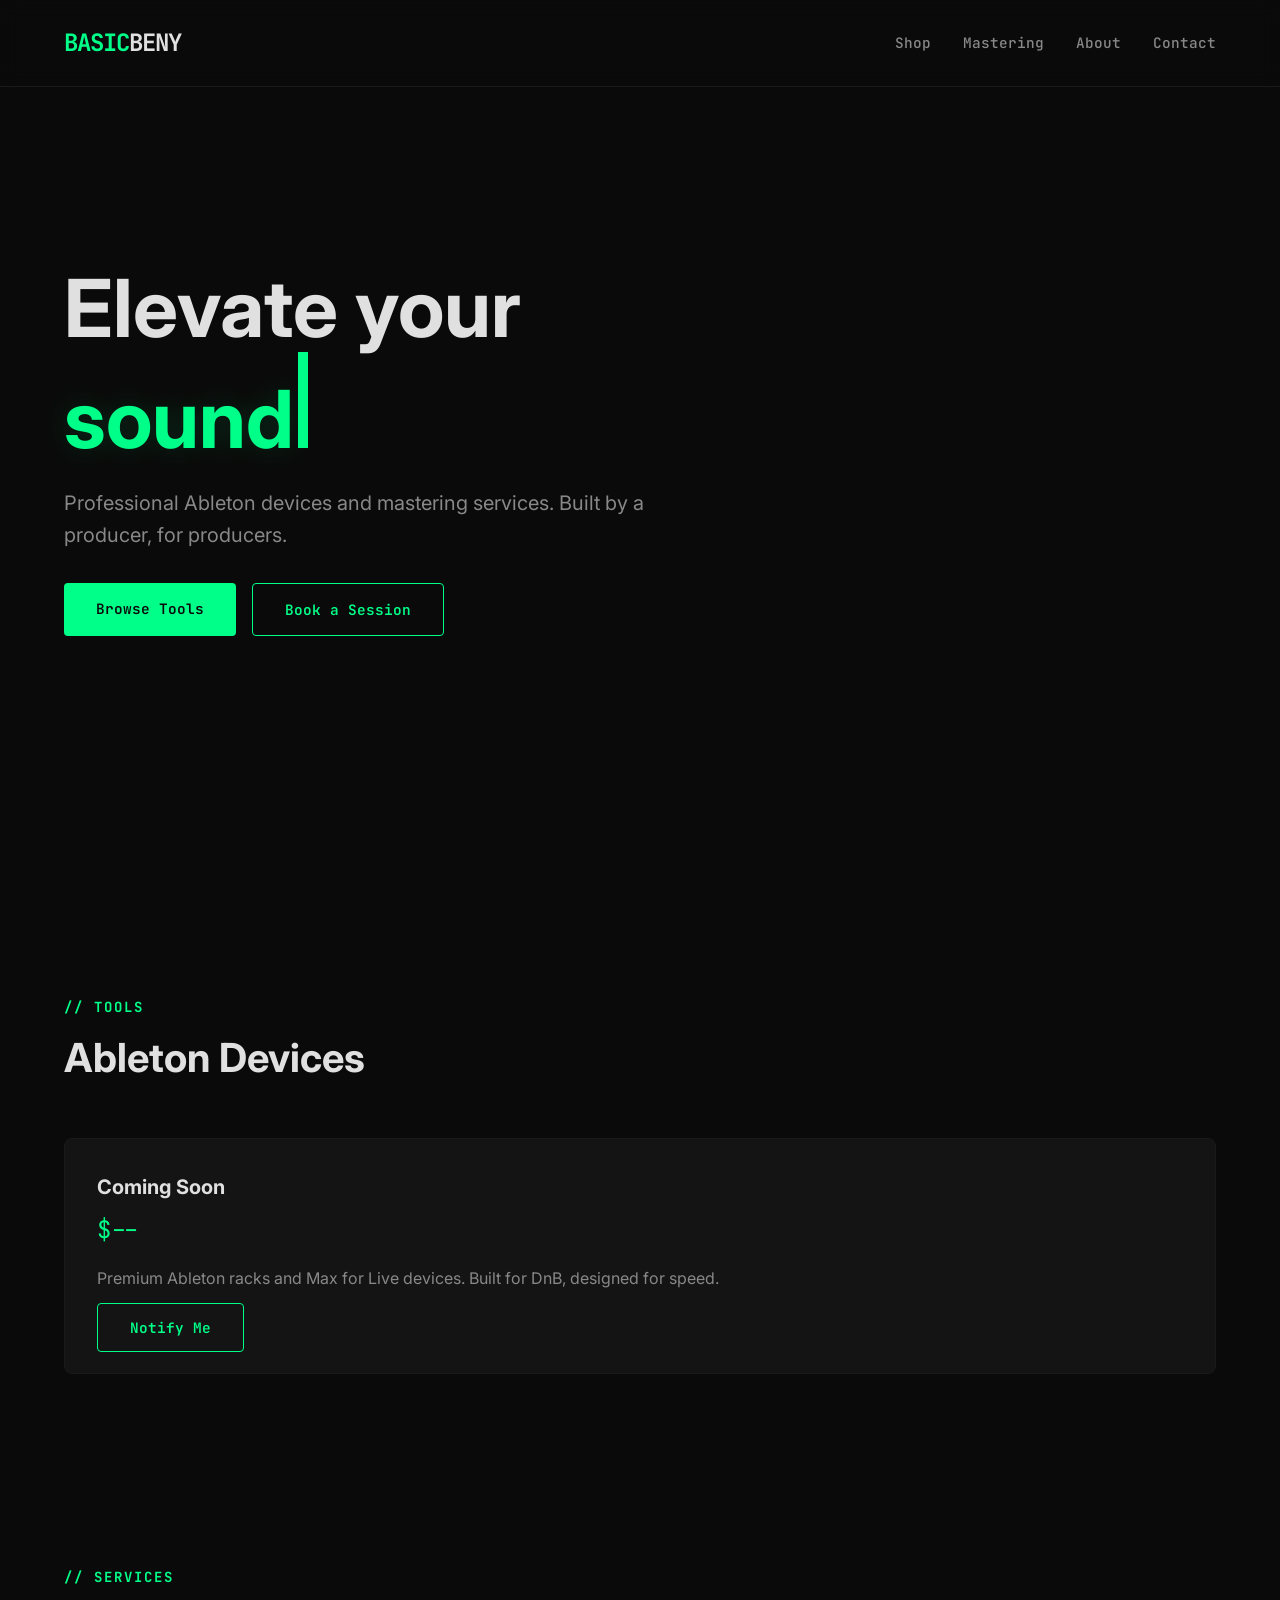
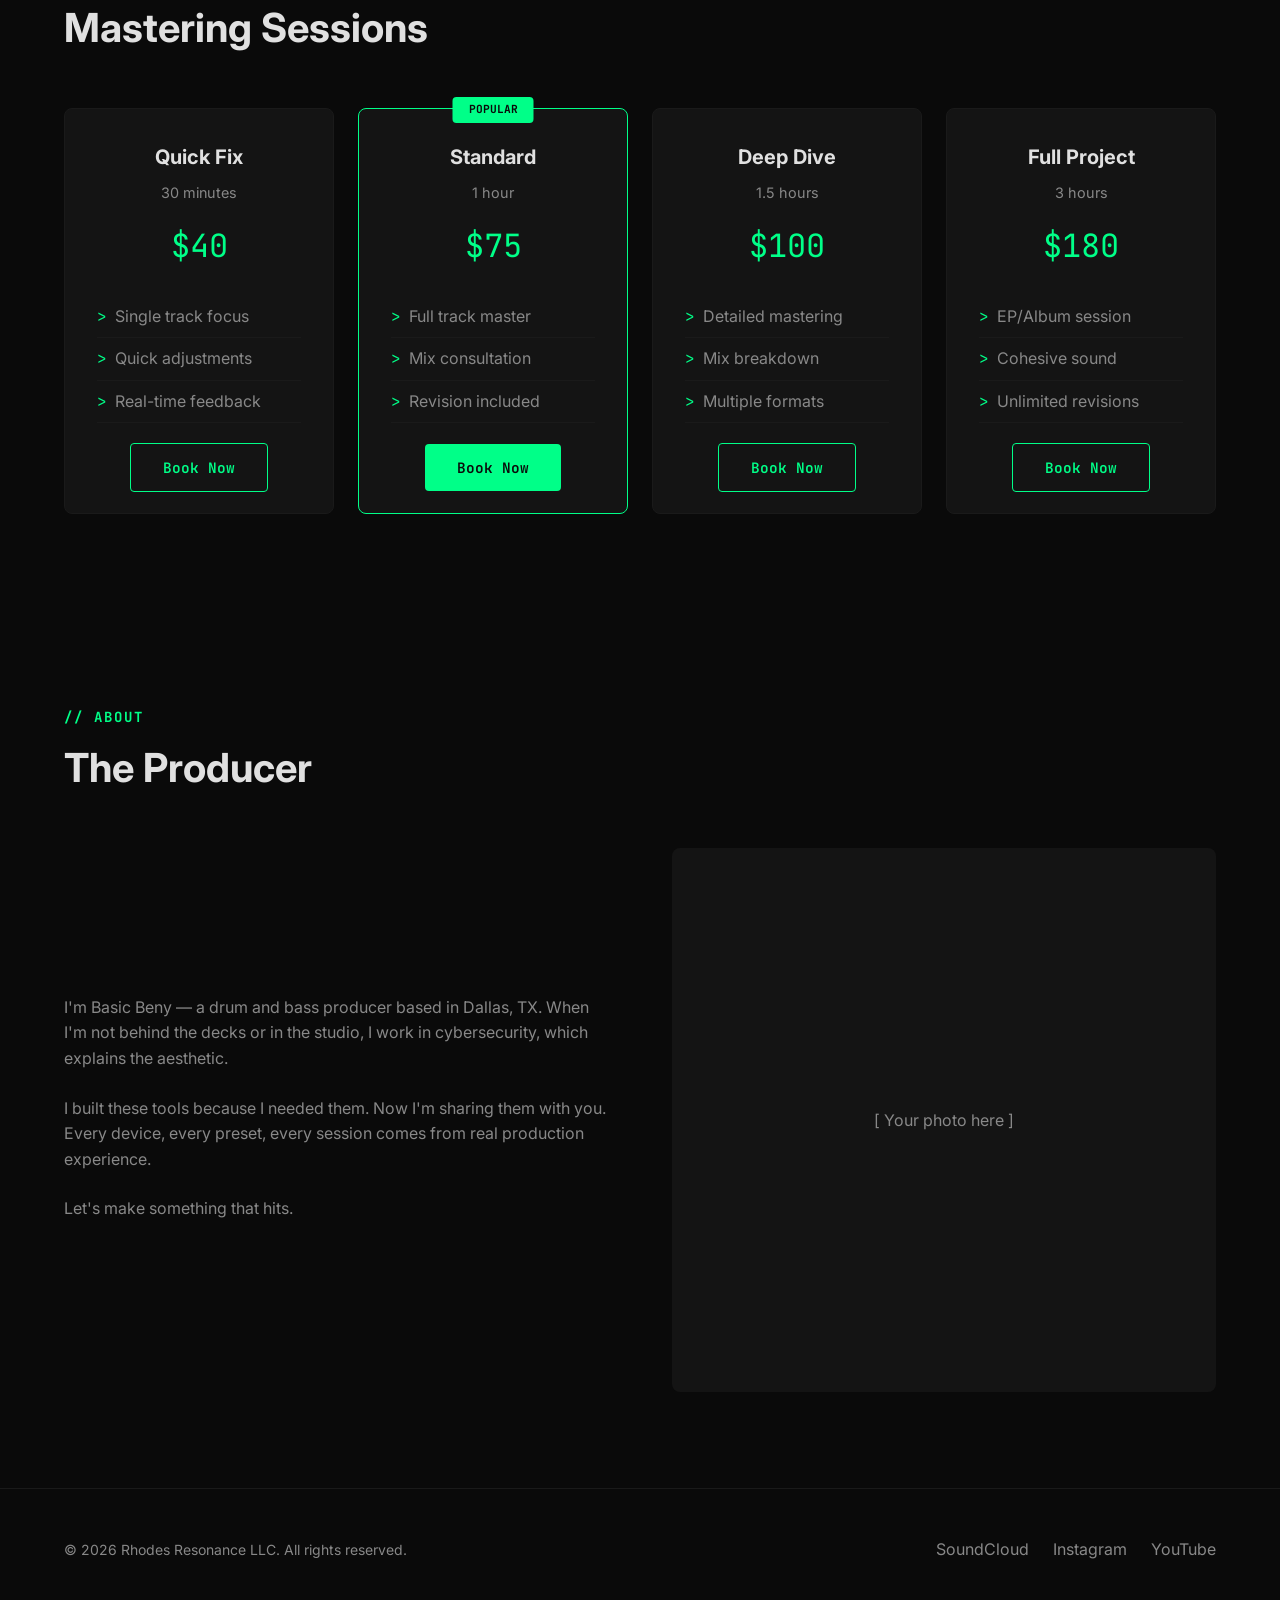
==== index.html @ 405f9c91 "Initial site build - dark matrix theme" ====
<!DOCTYPE html>
<html lang="en">
<head>
  <meta charset="UTF-8">
  <meta name="viewport" content="width=device-width, initial-scale=1.0">
  <title>Basic Beny | Producer & Audio Engineer</title>
  <meta name="description" content="Ableton devices, mastering services, and production tools by Basic Beny.">
  
  <!-- Fonts -->
  <link rel="preconnect" href="https://fonts.googleapis.com">
  <link rel="preconnect" href="https://fonts.gstatic.com" crossorigin>
  <link href="https://fonts.googleapis.com/css2?family=Inter:wght@400;500;600;700&family=JetBrains+Mono:wght@400;500;600;700&display=swap" rel="stylesheet">
  
  <link rel="stylesheet" href="css/style.css">
</head>
<body>
  <!-- Matrix Background -->
  <canvas id="matrix-bg"></canvas>

  <!-- Navigation -->
  <nav>
    <a href="/" class="logo">BASIC<span>BENY</span></a>
    <ul class="nav-links">
      <li><a href="#shop">Shop</a></li>
      <li><a href="#mastering">Mastering</a></li>
      <li><a href="#about">About</a></li>
      <li><a href="#contact">Contact</a></li>
    </ul>
  </nav>

  <!-- Hero -->
  <section class="hero">
    <div class="hero-content">
      <h1>Elevate your<br><span class="accent">sound</span><span class="cursor"></span></h1>
      <p>Professional Ableton devices and mastering services. Built by a producer, for producers.</p>
      <div class="hero-cta">
        <a href="#shop" class="btn btn-primary">Browse Tools</a>
        <a href="#mastering" class="btn btn-secondary">Book a Session</a>
      </div>
    </div>
  </section>

  <!-- Shop Section -->
  <section id="shop">
    <div class="section-header">
      <h2>// Tools</h2>
      <h3>Ableton Devices</h3>
    </div>
    <div class="cards-grid">
      <!-- Product cards will go here - Gumroad embeds -->
      <div class="card">
        <h4>Coming Soon</h4>
        <p class="price">$--</p>
        <p>Premium Ableton racks and Max for Live devices. Built for DnB, designed for speed.</p>
        <a href="#" class="btn btn-secondary">Notify Me</a>
      </div>
      <!-- Add more product cards as you create them -->
    </div>
  </section>

  <!-- Mastering Section -->
  <section id="mastering">
    <div class="section-header">
      <h2>// Services</h2>
      <h3>Mastering Sessions</h3>
    </div>
    <div class="service-tiers">
      <div class="tier">
        <h4>Quick Fix</h4>
        <p class="duration">30 minutes</p>
        <p class="price">$40</p>
        <ul>
          <li>Single track focus</li>
          <li>Quick adjustments</li>
          <li>Real-time feedback</li>
        </ul>
        <a href="#" class="btn btn-secondary">Book Now</a>
      </div>
      
      <div class="tier featured">
        <h4>Standard</h4>
        <p class="duration">1 hour</p>
        <p class="price">$75</p>
        <ul>
          <li>Full track master</li>
          <li>Mix consultation</li>
          <li>Revision included</li>
        </ul>
        <a href="#" class="btn btn-primary">Book Now</a>
      </div>
      
      <div class="tier">
        <h4>Deep Dive</h4>
        <p class="duration">1.5 hours</p>
        <p class="price">$100</p>
        <ul>
          <li>Detailed mastering</li>
          <li>Mix breakdown</li>
          <li>Multiple formats</li>
        </ul>
        <a href="#" class="btn btn-secondary">Book Now</a>
      </div>
      
      <div class="tier">
        <h4>Full Project</h4>
        <p class="duration">3 hours</p>
        <p class="price">$180</p>
        <ul>
          <li>EP/Album session</li>
          <li>Cohesive sound</li>
          <li>Unlimited revisions</li>
        </ul>
        <a href="#" class="btn btn-secondary">Book Now</a>
      </div>
    </div>
  </section>

  <!-- About Section -->
  <section id="about">
    <div class="section-header">
      <h2>// About</h2>
      <h3>The Producer</h3>
    </div>
    <div class="about-content">
      <div class="about-text">
        <p>I'm Basic Beny — a drum and bass producer based in Dallas, TX. When I'm not behind the decks or in the studio, I work in cybersecurity, which explains the aesthetic.</p>
        <p>I built these tools because I needed them. Now I'm sharing them with you. Every device, every preset, every session comes from real production experience.</p>
        <p>Let's make something that hits.</p>
      </div>
      <div class="about-image">
        <!-- Add your photo here -->
        <div style="width:100%;aspect-ratio:1;background:var(--bg-card);border-radius:8px;display:flex;align-items:center;justify-content:center;color:var(--text-secondary);">
          [ Your photo here ]
        </div>
      </div>
    </div>
  </section>

  <!-- Contact / Footer -->
  <footer id="contact">
    <p>&copy; 2026 Rhodes Resonance LLC. All rights reserved.</p>
    <div class="social-links">
      <a href="#">SoundCloud</a>
      <a href="#">Instagram</a>
      <a href="#">YouTube</a>
    </div>
  </footer>

  <!-- Matrix Rain Script -->
  <script src="js/matrix.js"></script>
</body>
</html>
---- css/style.css ----
/* Basic Beny - Dark Matrix Theme */

:root {
  --bg-primary: #0a0a0a;
  --bg-secondary: #0f0f0f;
  --bg-card: #141414;
  --text-primary: #e0e0e0;
  --text-secondary: #888888;
  --accent: #00ff88;
  --accent-dim: #00cc6a;
  --accent-glow: rgba(0, 255, 136, 0.15);
  --border: #1a1a1a;
  --font-main: 'Inter', -apple-system, BlinkMacSystemFont, sans-serif;
  --font-mono: 'JetBrains Mono', 'Fira Code', monospace;
}

* {
  margin: 0;
  padding: 0;
  box-sizing: border-box;
}

html {
  scroll-behavior: smooth;
}

body {
  font-family: var(--font-main);
  background: var(--bg-primary);
  color: var(--text-primary);
  line-height: 1.6;
  min-height: 100vh;
}

/* Matrix rain canvas */
#matrix-bg {
  position: fixed;
  top: 0;
  left: 0;
  width: 100%;
  height: 100%;
  z-index: -1;
  opacity: 0.05;
}

/* Navigation */
nav {
  position: fixed;
  top: 0;
  width: 100%;
  padding: 1.5rem 5%;
  display: flex;
  justify-content: space-between;
  align-items: center;
  background: rgba(10, 10, 10, 0.9);
  backdrop-filter: blur(10px);
  border-bottom: 1px solid var(--border);
  z-index: 1000;
}

.logo {
  font-family: var(--font-mono);
  font-size: 1.5rem;
  font-weight: 700;
  color: var(--accent);
  text-decoration: none;
  letter-spacing: -1px;
}

.logo span {
  color: var(--text-primary);
}

.nav-links {
  display: flex;
  gap: 2rem;
  list-style: none;
}

.nav-links a {
  color: var(--text-secondary);
  text-decoration: none;
  font-size: 0.9rem;
  font-weight: 500;
  transition: color 0.3s ease;
  font-family: var(--font-mono);
}

.nav-links a:hover {
  color: var(--accent);
}

/* Hero Section */
.hero {
  min-height: 100vh;
  display: flex;
  flex-direction: column;
  justify-content: center;
  padding: 0 5%;
  position: relative;
}

.hero-content {
  max-width: 800px;
}

.hero h1 {
  font-size: clamp(2.5rem, 8vw, 5rem);
  font-weight: 700;
  line-height: 1.1;
  margin-bottom: 1.5rem;
}

.hero h1 .accent {
  color: var(--accent);
  text-shadow: 0 0 30px var(--accent-glow);
}

.hero p {
  font-size: 1.25rem;
  color: var(--text-secondary);
  max-width: 600px;
  margin-bottom: 2rem;
}

.hero-cta {
  display: flex;
  gap: 1rem;
  flex-wrap: wrap;
}

/* Buttons */
.btn {
  padding: 0.875rem 2rem;
  font-family: var(--font-mono);
  font-size: 0.9rem;
  font-weight: 600;
  text-decoration: none;
  border-radius: 4px;
  transition: all 0.3s ease;
  cursor: pointer;
  border: none;
}

.btn-primary {
  background: var(--accent);
  color: var(--bg-primary);
}

.btn-primary:hover {
  background: var(--accent-dim);
  box-shadow: 0 0 30px var(--accent-glow);
}

.btn-secondary {
  background: transparent;
  color: var(--accent);
  border: 1px solid var(--accent);
}

.btn-secondary:hover {
  background: var(--accent-glow);
}

/* Sections */
section {
  padding: 6rem 5%;
}

.section-header {
  margin-bottom: 3rem;
}

.section-header h2 {
  font-family: var(--font-mono);
  font-size: 0.875rem;
  color: var(--accent);
  text-transform: uppercase;
  letter-spacing: 2px;
  margin-bottom: 0.5rem;
}

.section-header h3 {
  font-size: 2.5rem;
  font-weight: 700;
}

/* Cards Grid */
.cards-grid {
  display: grid;
  grid-template-columns: repeat(auto-fit, minmax(300px, 1fr));
  gap: 1.5rem;
}

.card {
  background: var(--bg-card);
  border: 1px solid var(--border);
  border-radius: 8px;
  padding: 2rem;
  transition: all 0.3s ease;
}

.card:hover {
  border-color: var(--accent);
  box-shadow: 0 0 30px var(--accent-glow);
  transform: translateY(-4px);
}

.card h4 {
  font-size: 1.25rem;
  margin-bottom: 0.5rem;
}

.card .price {
  font-family: var(--font-mono);
  font-size: 1.5rem;
  color: var(--accent);
  margin-bottom: 1rem;
}

.card p {
  color: var(--text-secondary);
  margin-bottom: 1.5rem;
}

/* Services */
.service-tiers {
  display: grid;
  grid-template-columns: repeat(auto-fit, minmax(250px, 1fr));
  gap: 1.5rem;
}

.tier {
  background: var(--bg-card);
  border: 1px solid var(--border);
  border-radius: 8px;
  padding: 2rem;
  text-align: center;
  transition: all 0.3s ease;
}

.tier:hover {
  border-color: var(--accent);
}

.tier.featured {
  border-color: var(--accent);
  position: relative;
}

.tier.featured::before {
  content: 'POPULAR';
  position: absolute;
  top: -12px;
  left: 50%;
  transform: translateX(-50%);
  background: var(--accent);
  color: var(--bg-primary);
  font-family: var(--font-mono);
  font-size: 0.7rem;
  font-weight: 700;
  padding: 0.25rem 1rem;
  border-radius: 4px;
}

.tier h4 {
  font-size: 1.25rem;
  margin-bottom: 0.5rem;
}

.tier .duration {
  color: var(--text-secondary);
  font-size: 0.9rem;
  margin-bottom: 1rem;
}

.tier .price {
  font-family: var(--font-mono);
  font-size: 2rem;
  color: var(--accent);
  margin-bottom: 1.5rem;
}

.tier ul {
  list-style: none;
  margin-bottom: 2rem;
  text-align: left;
}

.tier ul li {
  padding: 0.5rem 0;
  color: var(--text-secondary);
  border-bottom: 1px solid var(--border);
}

.tier ul li::before {
  content: '>';
  color: var(--accent);
  font-family: var(--font-mono);
  margin-right: 0.5rem;
}

/* About */
.about-content {
  display: grid;
  grid-template-columns: 1fr 1fr;
  gap: 4rem;
  align-items: center;
}

.about-text p {
  color: var(--text-secondary);
  margin-bottom: 1.5rem;
}

.about-image {
  position: relative;
}

.about-image img {
  width: 100%;
  border-radius: 8px;
  border: 1px solid var(--border);
}

/* Footer */
footer {
  padding: 3rem 5%;
  border-top: 1px solid var(--border);
  display: flex;
  justify-content: space-between;
  align-items: center;
  flex-wrap: wrap;
  gap: 1rem;
}

footer p {
  color: var(--text-secondary);
  font-size: 0.875rem;
}

.social-links {
  display: flex;
  gap: 1.5rem;
}

.social-links a {
  color: var(--text-secondary);
  text-decoration: none;
  transition: color 0.3s ease;
}

.social-links a:hover {
  color: var(--accent);
}

/* Terminal cursor blink */
.cursor {
  display: inline-block;
  width: 10px;
  height: 1.2em;
  background: var(--accent);
  margin-left: 4px;
  animation: blink 1s infinite;
}

@keyframes blink {
  0%, 50% { opacity: 1; }
  51%, 100% { opacity: 0; }
}

/* Responsive */
@media (max-width: 768px) {
  .nav-links {
    display: none; /* Add hamburger menu for mobile */
  }
  
  .about-content {
    grid-template-columns: 1fr;
  }
  
  .hero-cta {
    flex-direction: column;
  }
  
  .btn {
    text-align: center;
  }
}
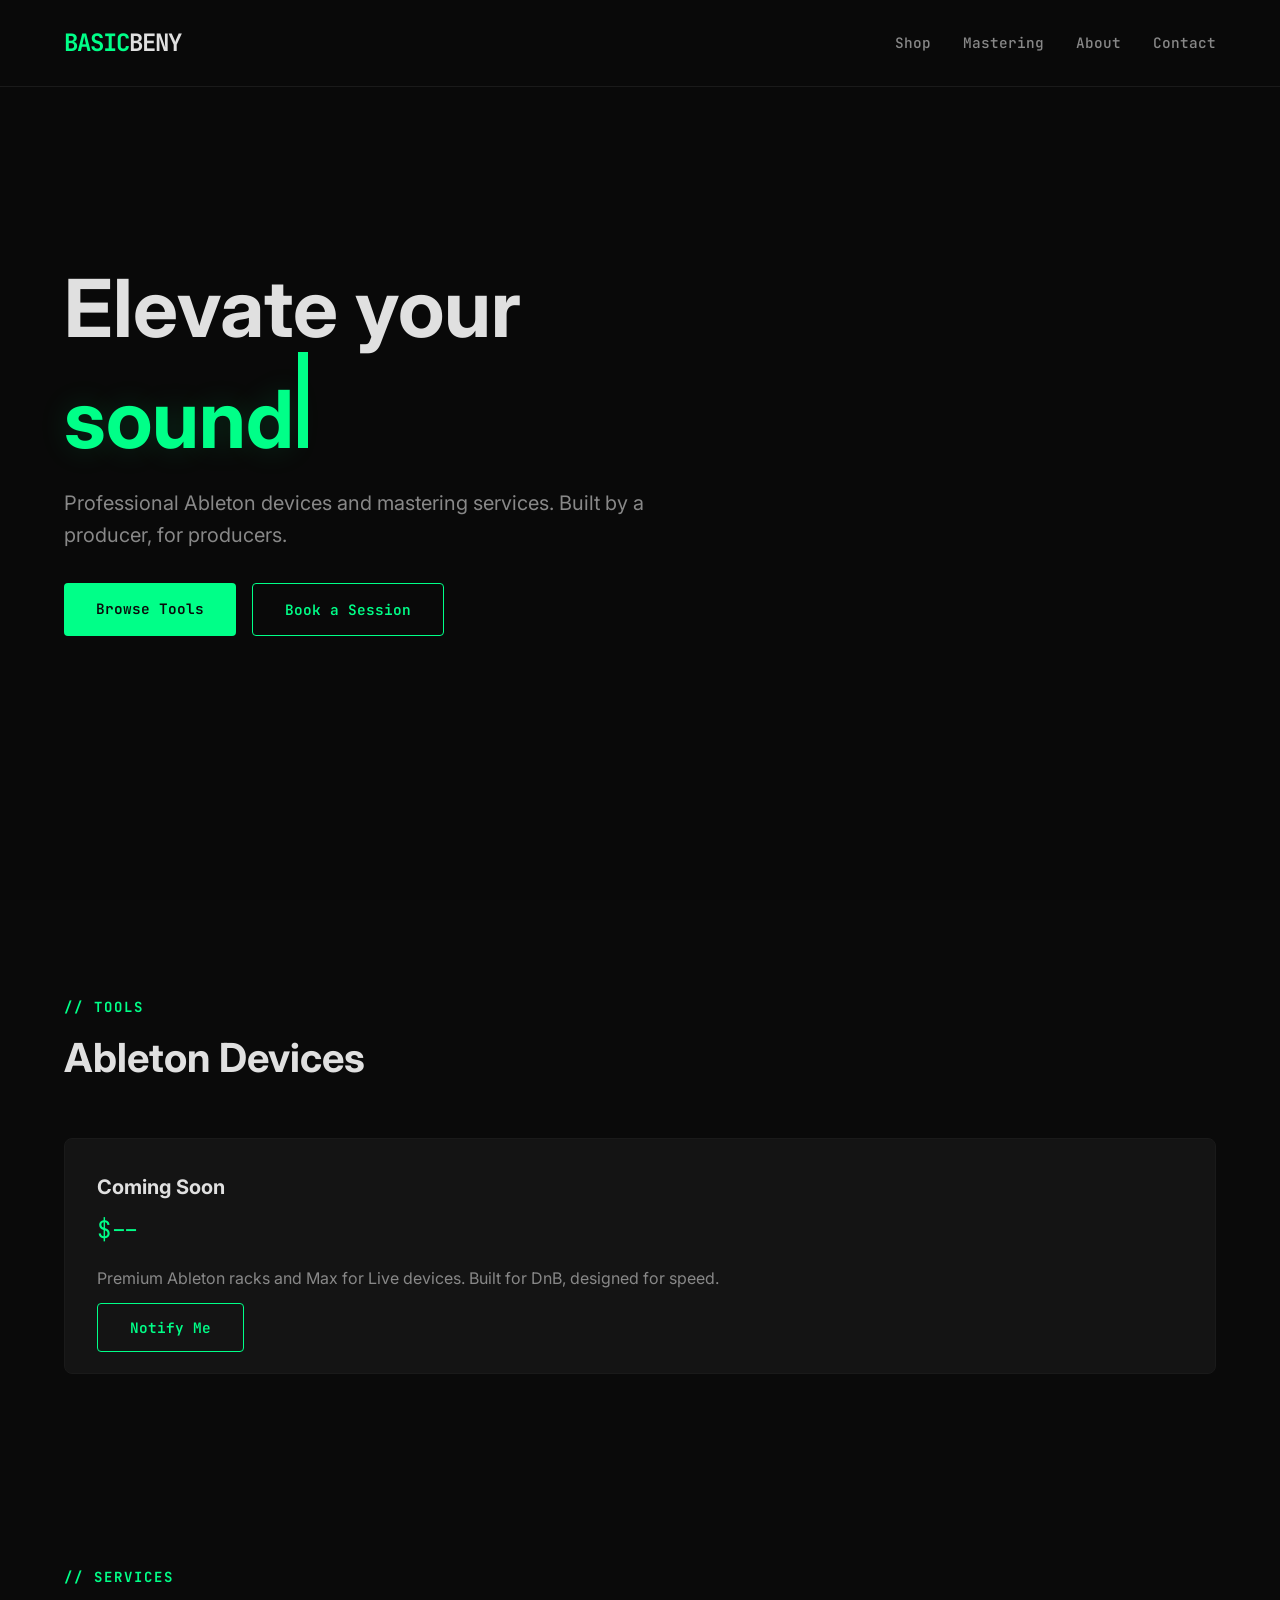
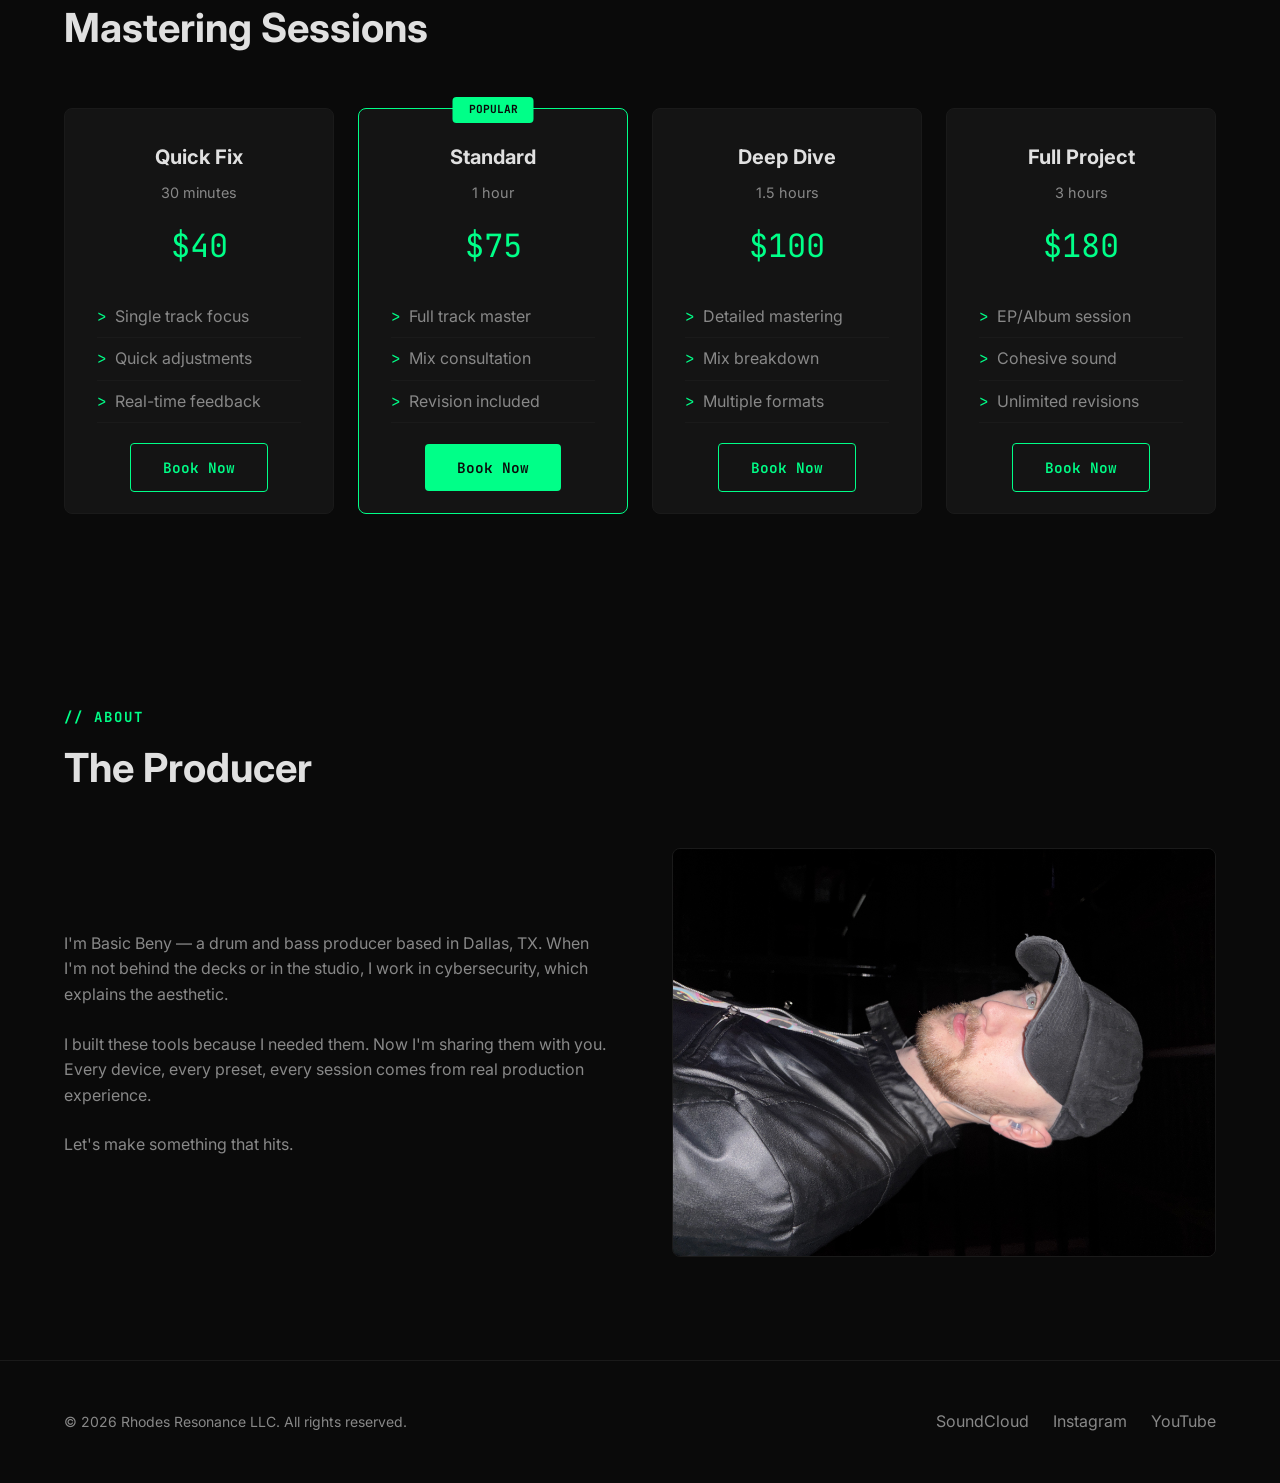
==== commit 81b3b590: "Add profile photo to About section" ====
--- a/index.html
+++ b/index.html
@@ -128,10 +128,7 @@
         <p>Let's make something that hits.</p>
       </div>
       <div class="about-image">
-        <!-- Add your photo here -->
-        <div style="width:100%;aspect-ratio:1;background:var(--bg-card);border-radius:8px;display:flex;align-items:center;justify-content:center;color:var(--text-secondary);">
-          [ Your photo here ]
-        </div>
+        <img src="images/ben.jpg" alt="Basic Beny" style="width:100%;border-radius:8px;object-fit:cover;">
       </div>
     </div>
   </section>
@@ -150,3 +147,4 @@
   <script src="js/matrix.js"></script>
 </body>
 </html>
+
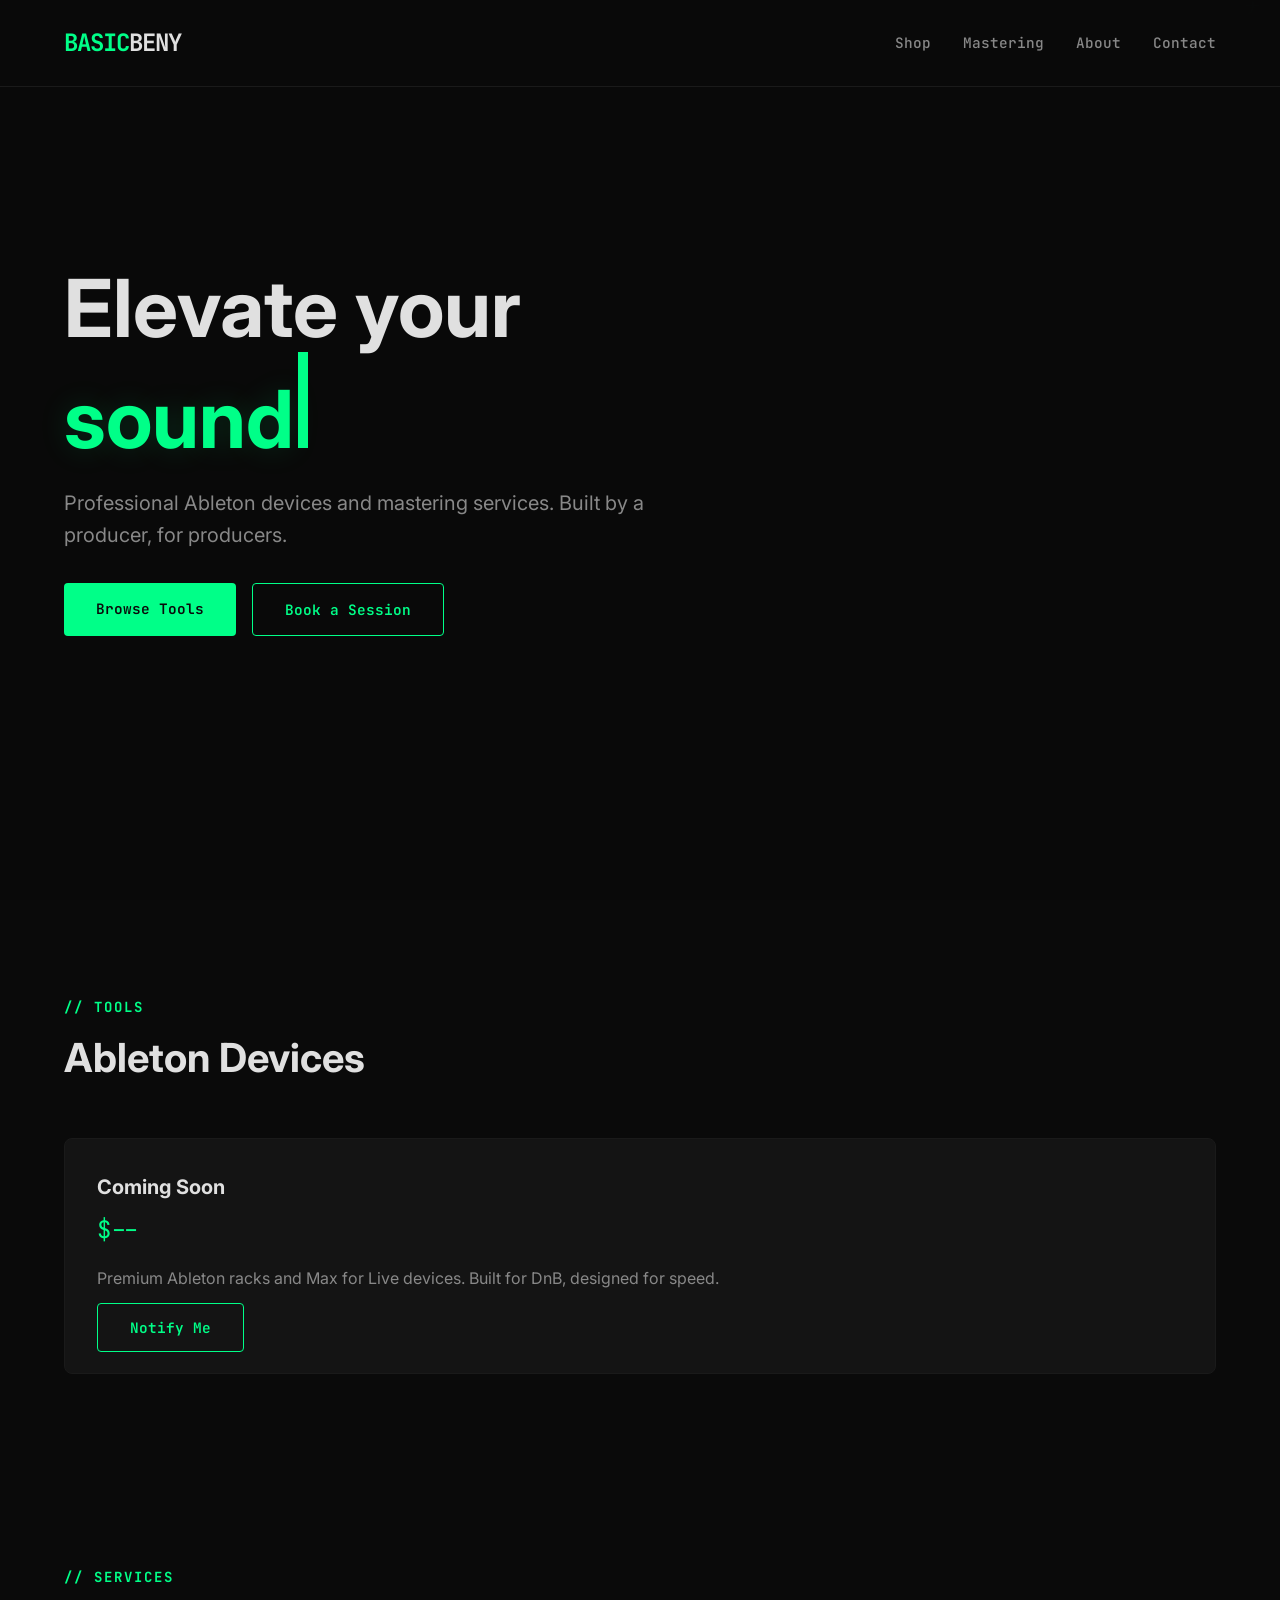
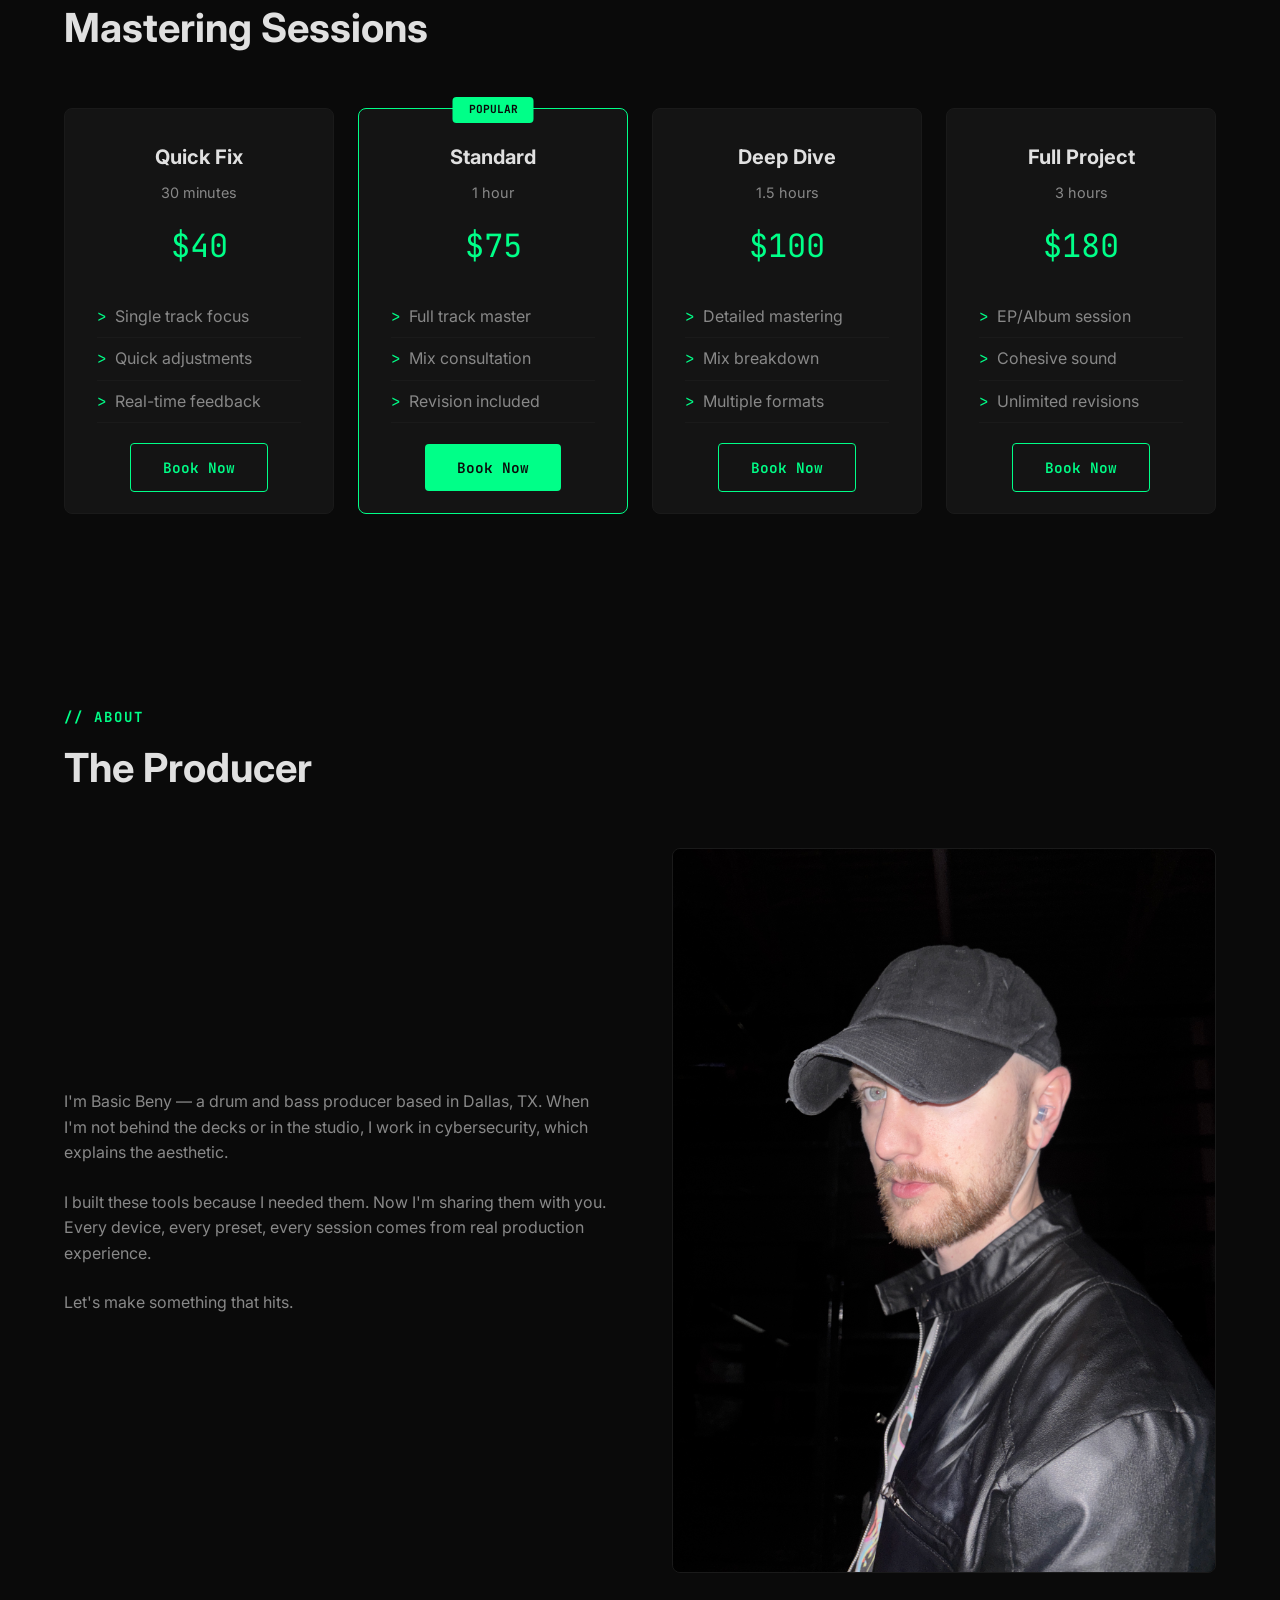
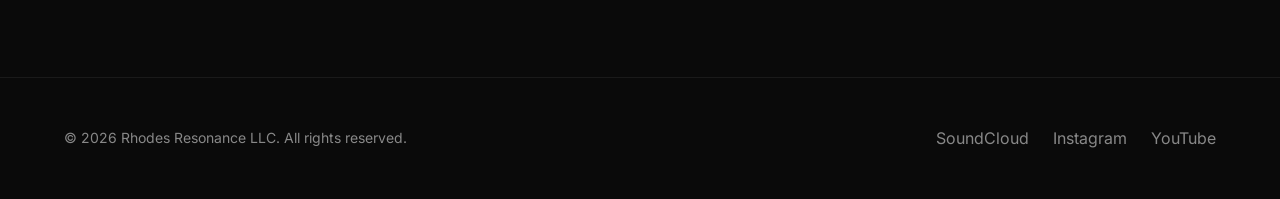
==== commit c05afe51: "Add Cal.com booking links to mastering tier CTAs" ====
--- a/index.html
+++ b/index.html
@@ -74,7 +74,7 @@
           <li>Quick adjustments</li>
           <li>Real-time feedback</li>
         </ul>
-        <a href="#" class="btn btn-secondary">Book Now</a>
+        <a href="https://cal.com/rhodes-resonance/30min" class="btn btn-secondary">Book Now</a>
       </div>
       
       <div class="tier featured">
@@ -86,7 +86,7 @@
           <li>Mix consultation</li>
           <li>Revision included</li>
         </ul>
-        <a href="#" class="btn btn-primary">Book Now</a>
+        <a href="https://cal.com/rhodes-resonance/60min" class="btn btn-primary">Book Now</a>
       </div>
       
       <div class="tier">
@@ -98,7 +98,7 @@
           <li>Mix breakdown</li>
           <li>Multiple formats</li>
         </ul>
-        <a href="#" class="btn btn-secondary">Book Now</a>
+        <a href="https://cal.com/rhodes-resonance/90minute" class="btn btn-secondary">Book Now</a>
       </div>
       
       <div class="tier">
@@ -110,7 +110,7 @@
           <li>Cohesive sound</li>
           <li>Unlimited revisions</li>
         </ul>
-        <a href="#" class="btn btn-secondary">Book Now</a>
+        <a href="https://cal.com/rhodes-resonance/full-project" class="btn btn-secondary">Book Now</a>
       </div>
     </div>
   </section>
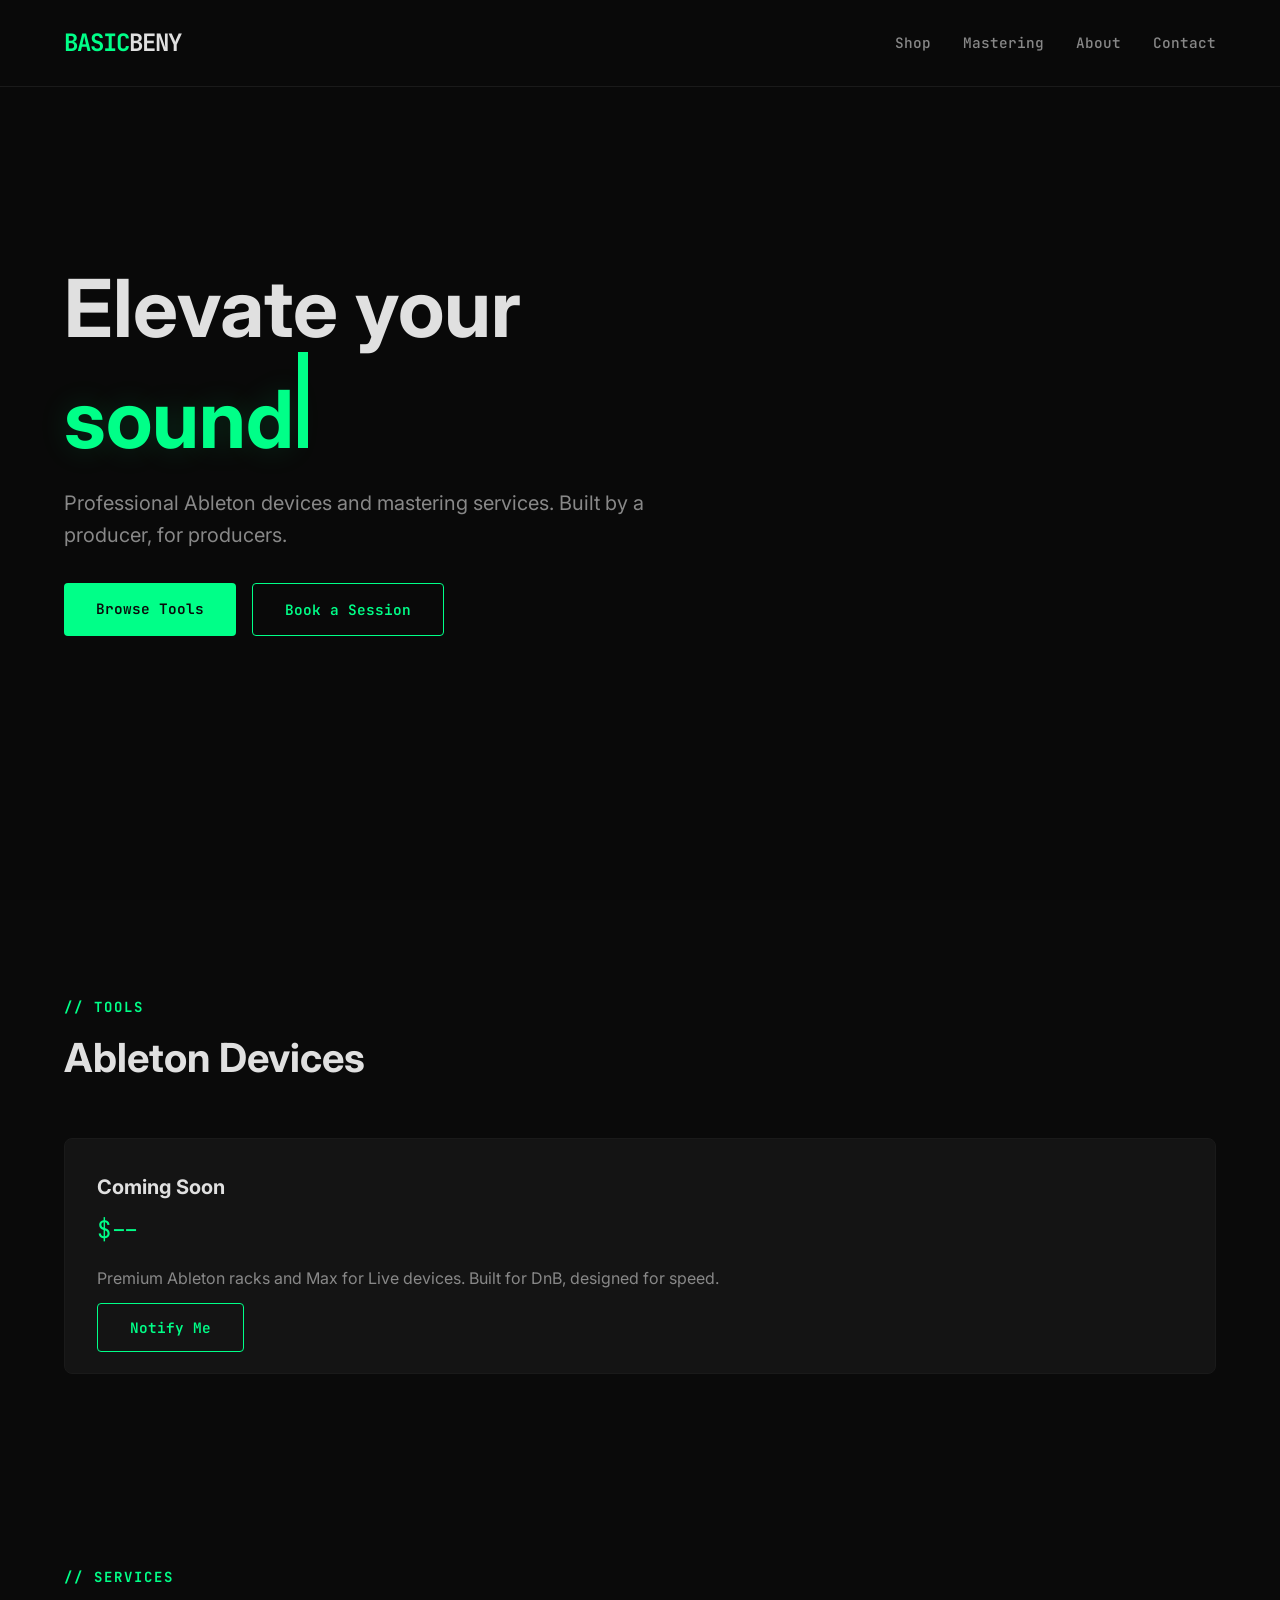
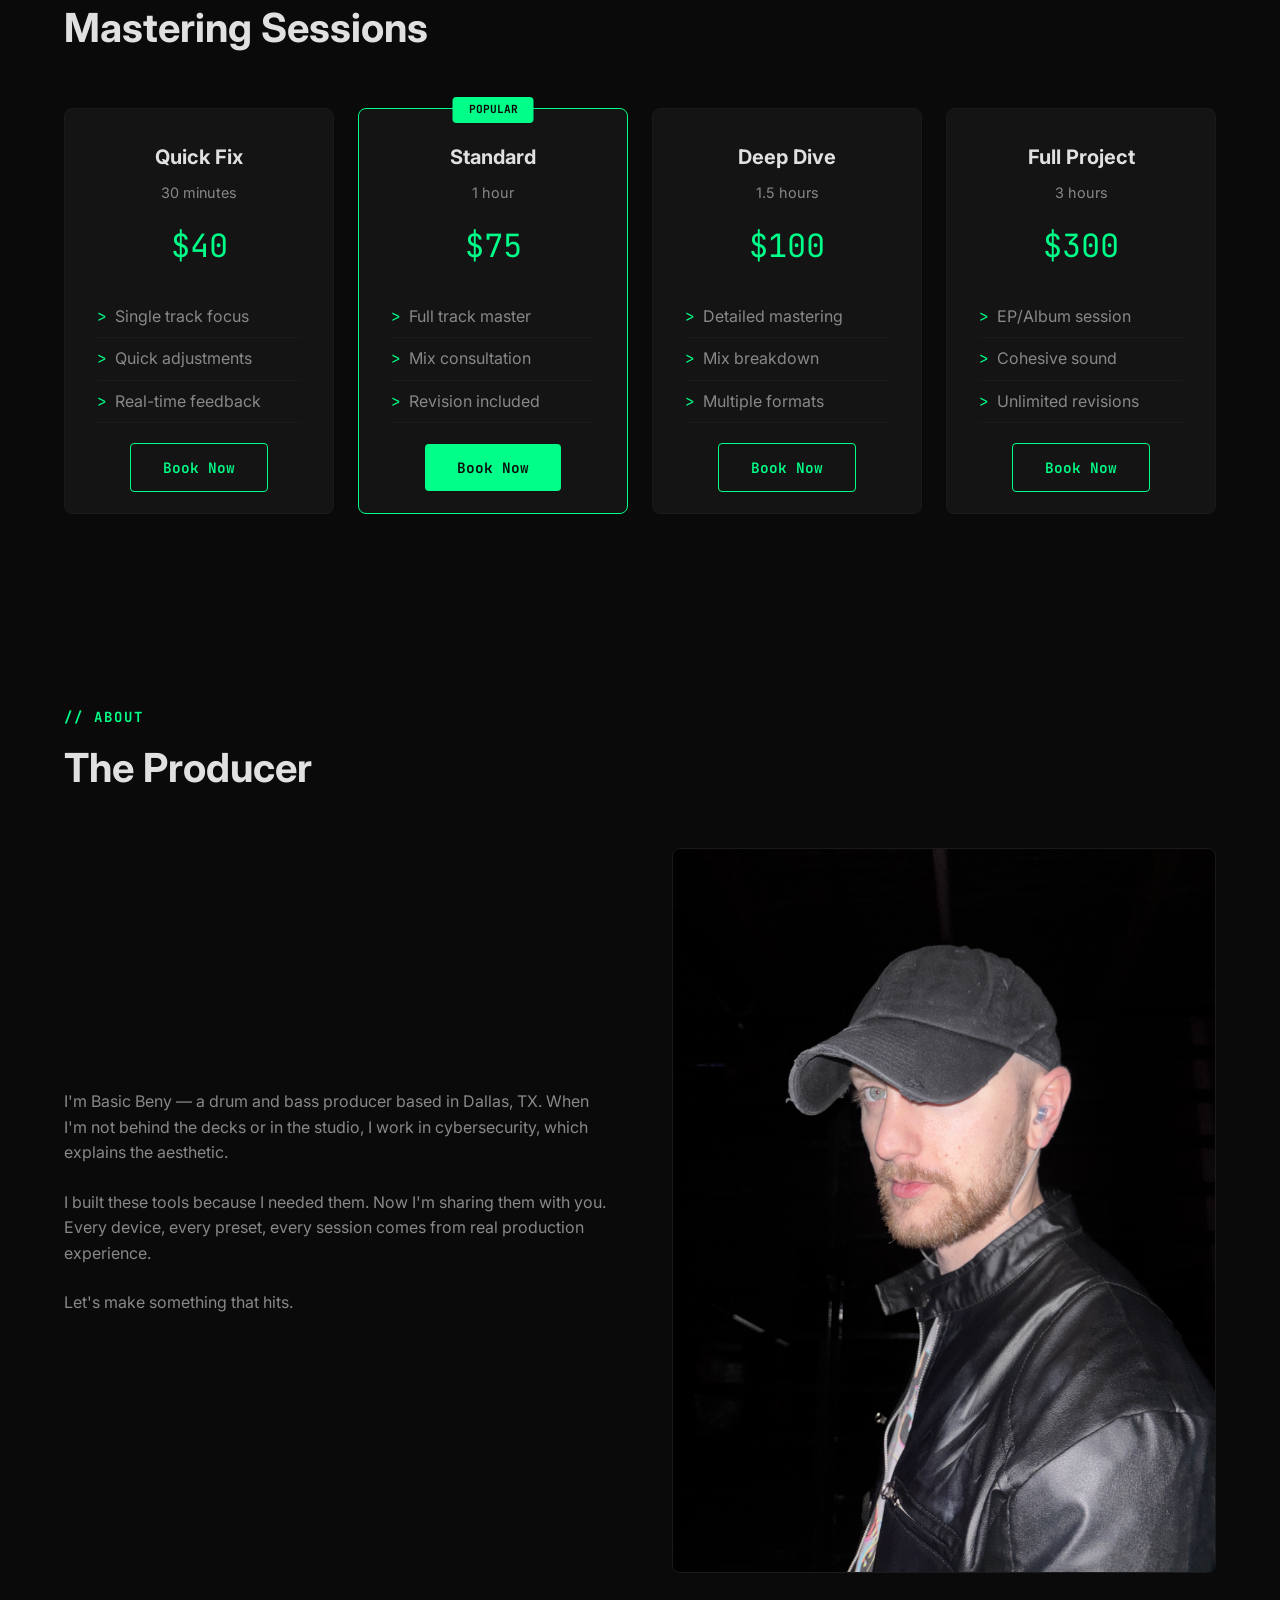
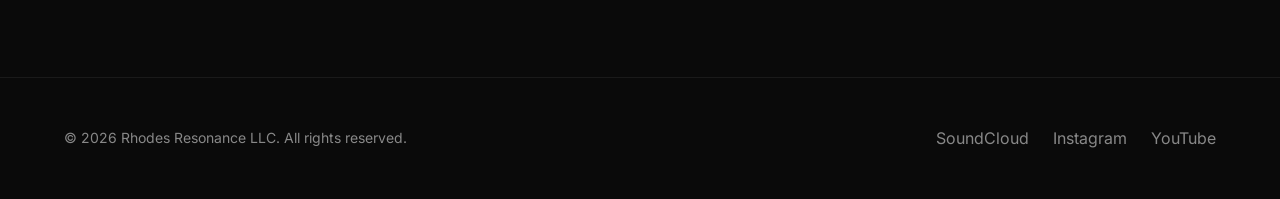
==== commit cf3a0de2: "Update Full Project price to $300" ====
--- a/index.html
+++ b/index.html
@@ -104,7 +104,7 @@
       <div class="tier">
         <h4>Full Project</h4>
         <p class="duration">3 hours</p>
-        <p class="price">$180</p>
+        <p class="price">$300</p>
         <ul>
           <li>EP/Album session</li>
           <li>Cohesive sound</li>
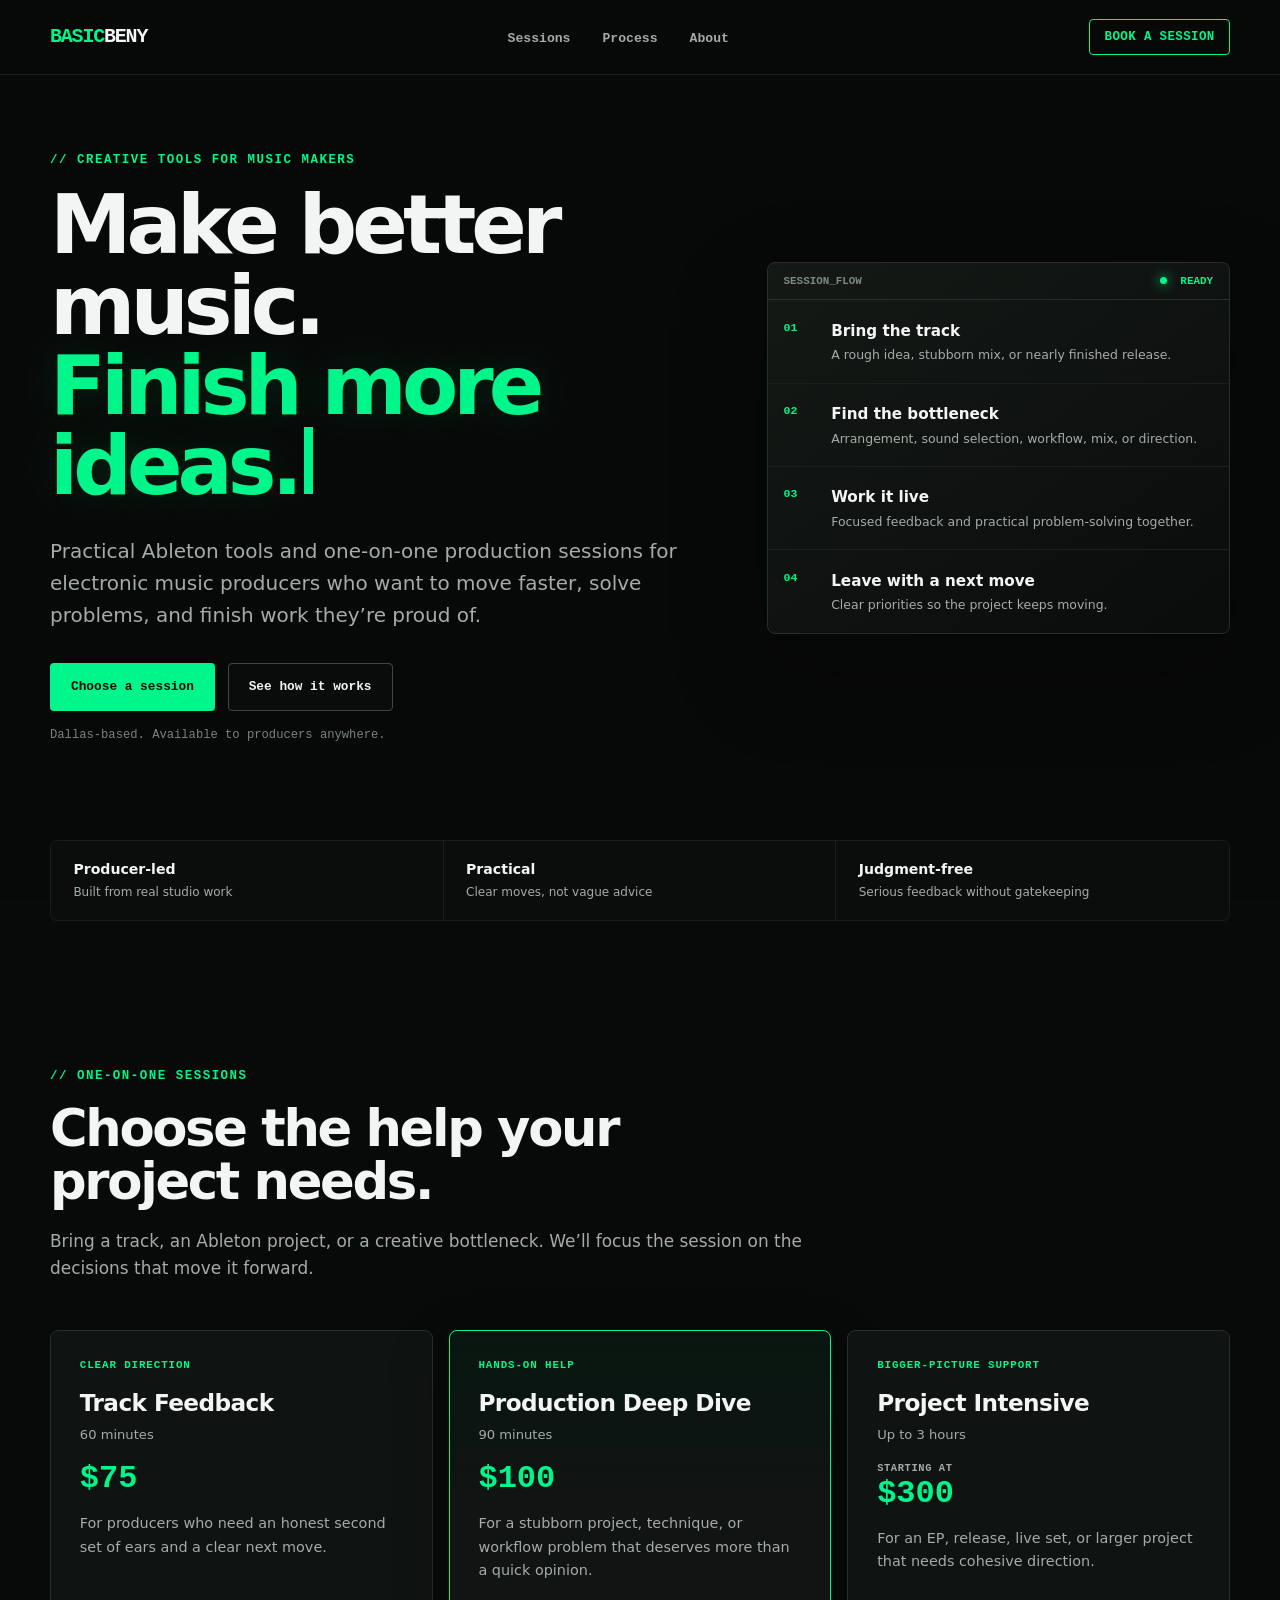
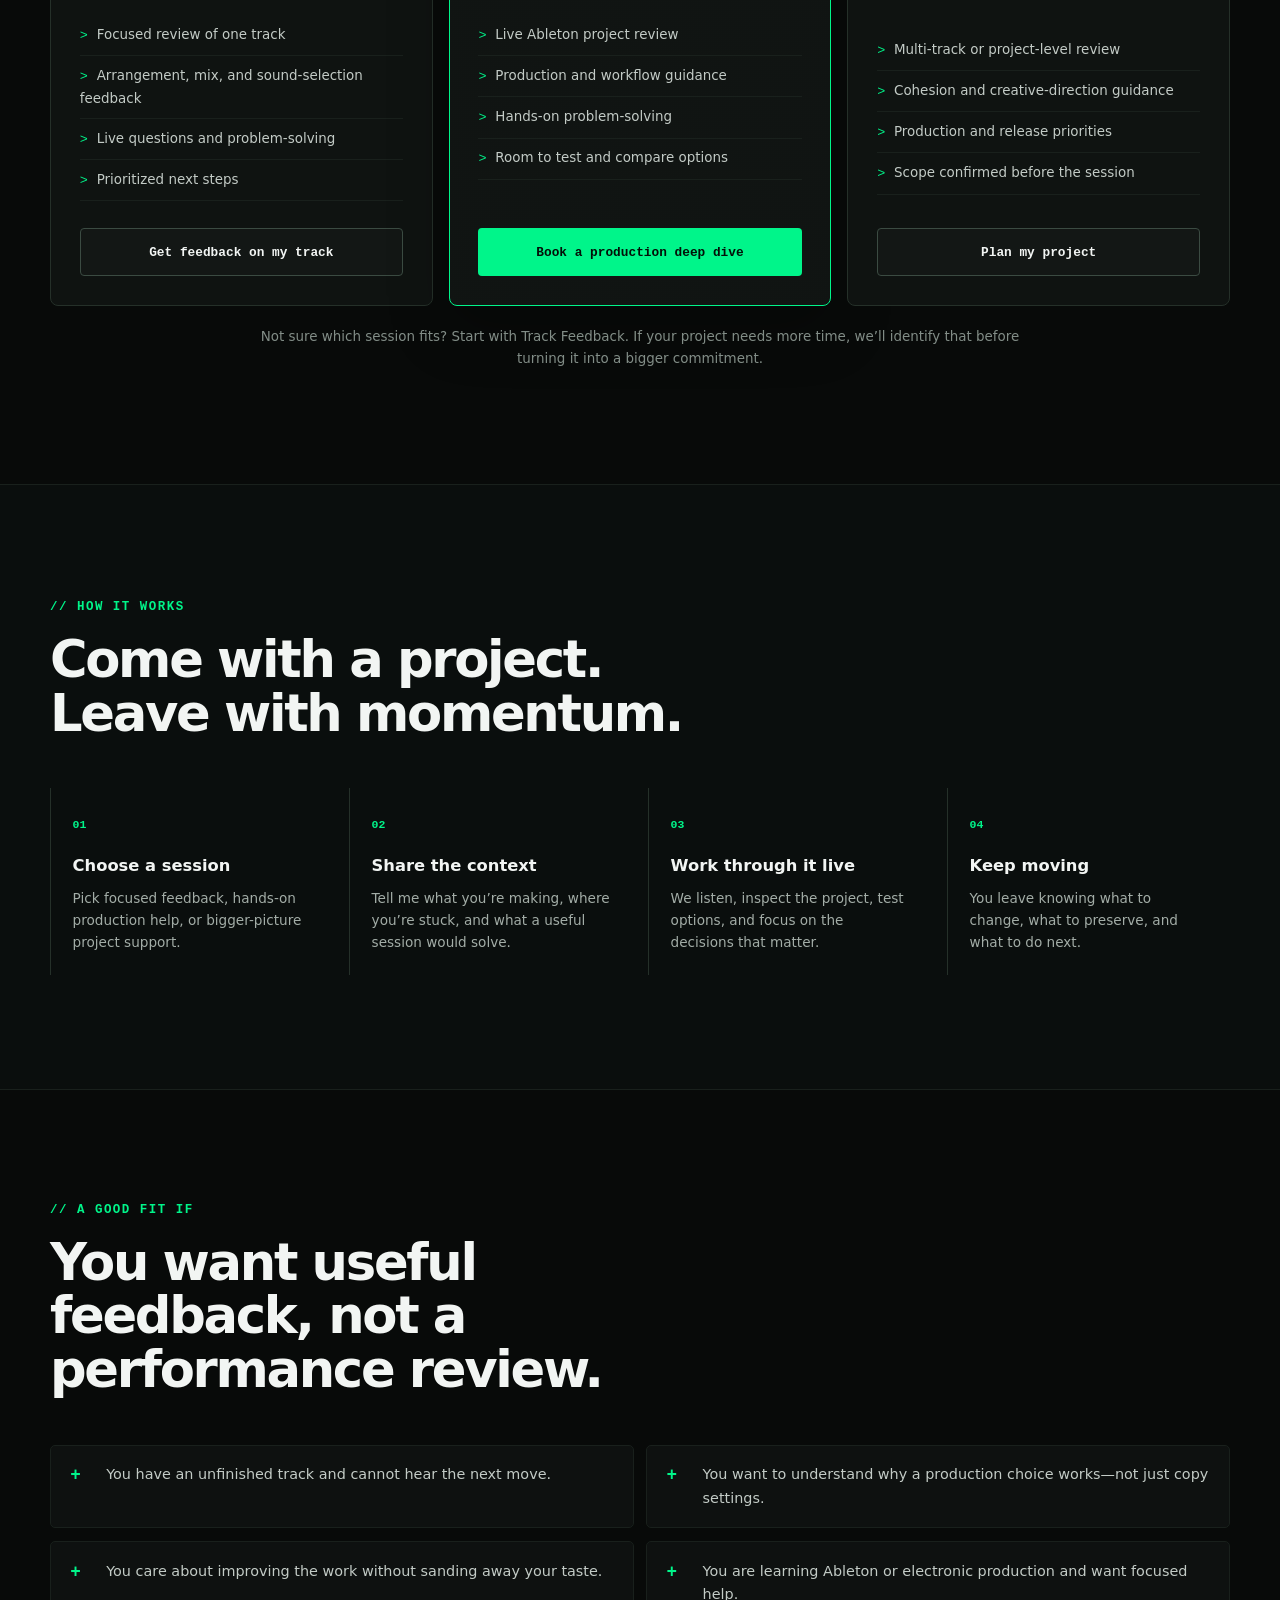
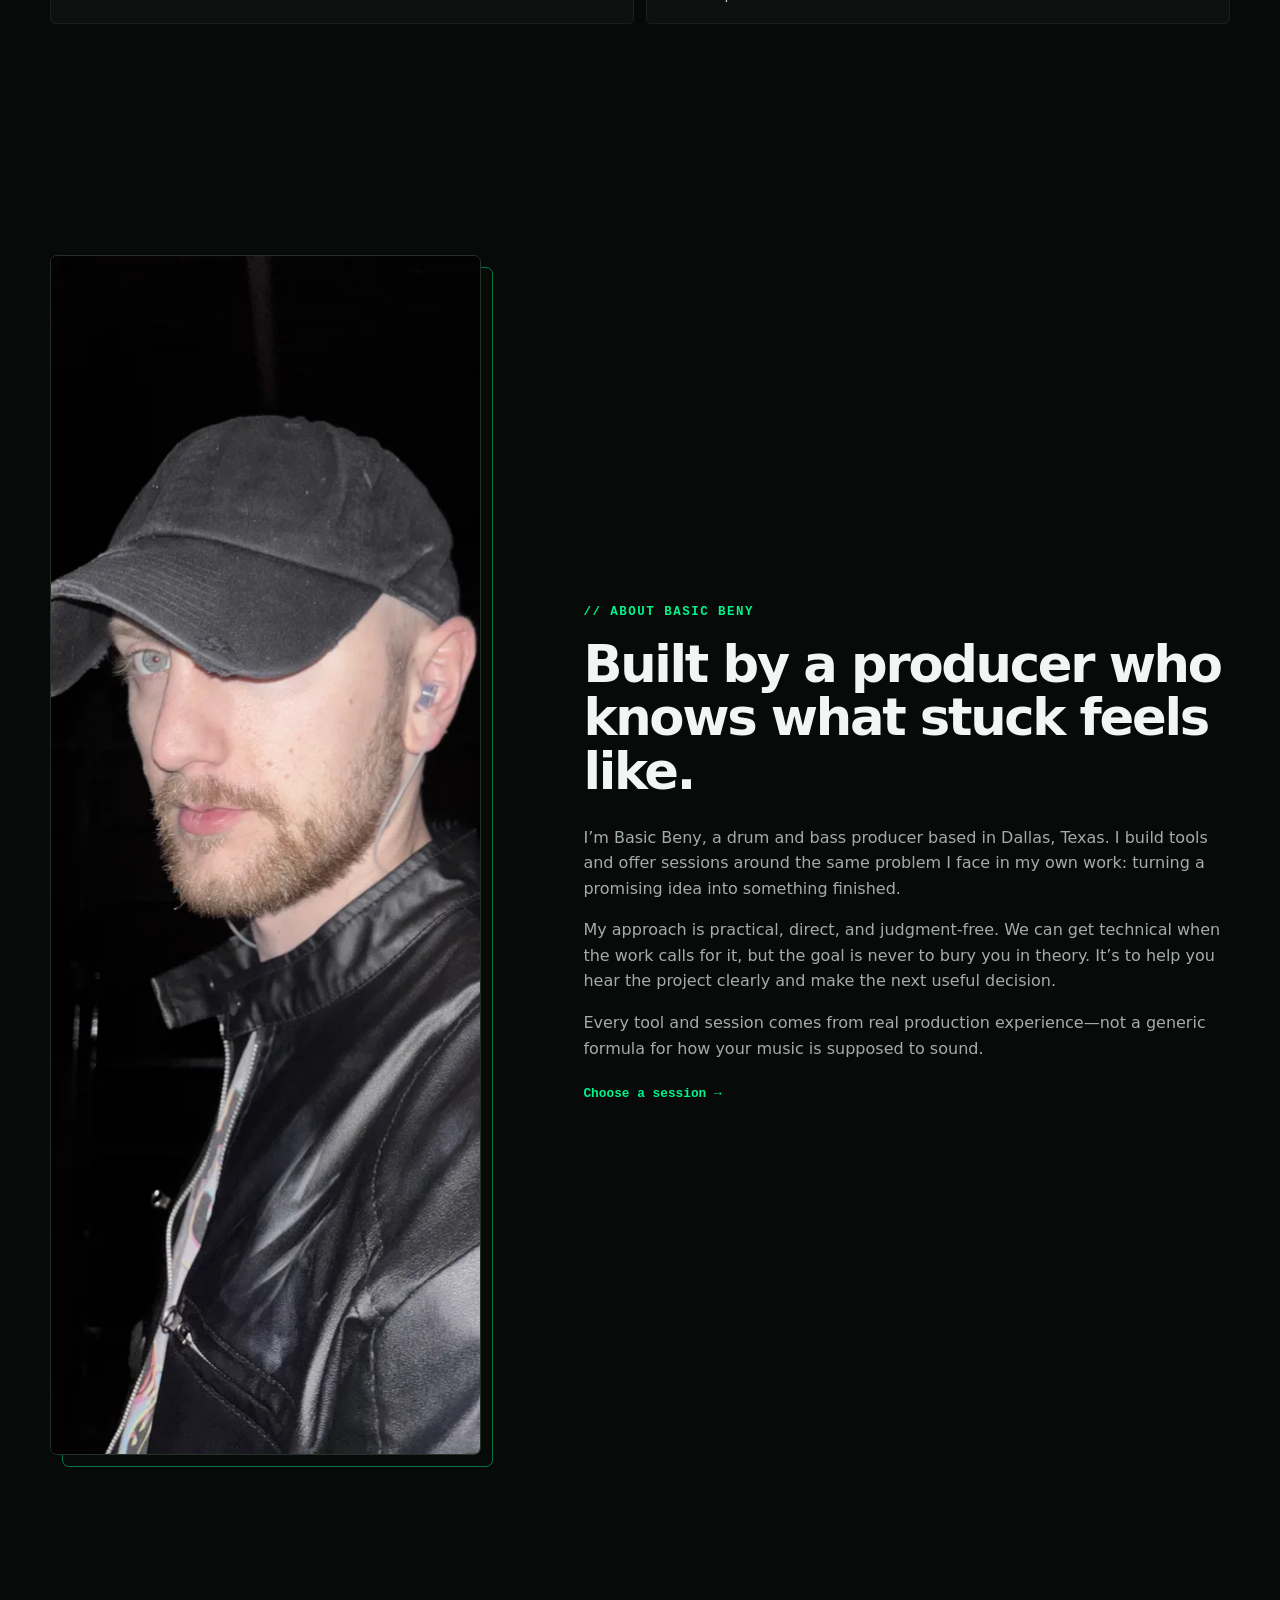
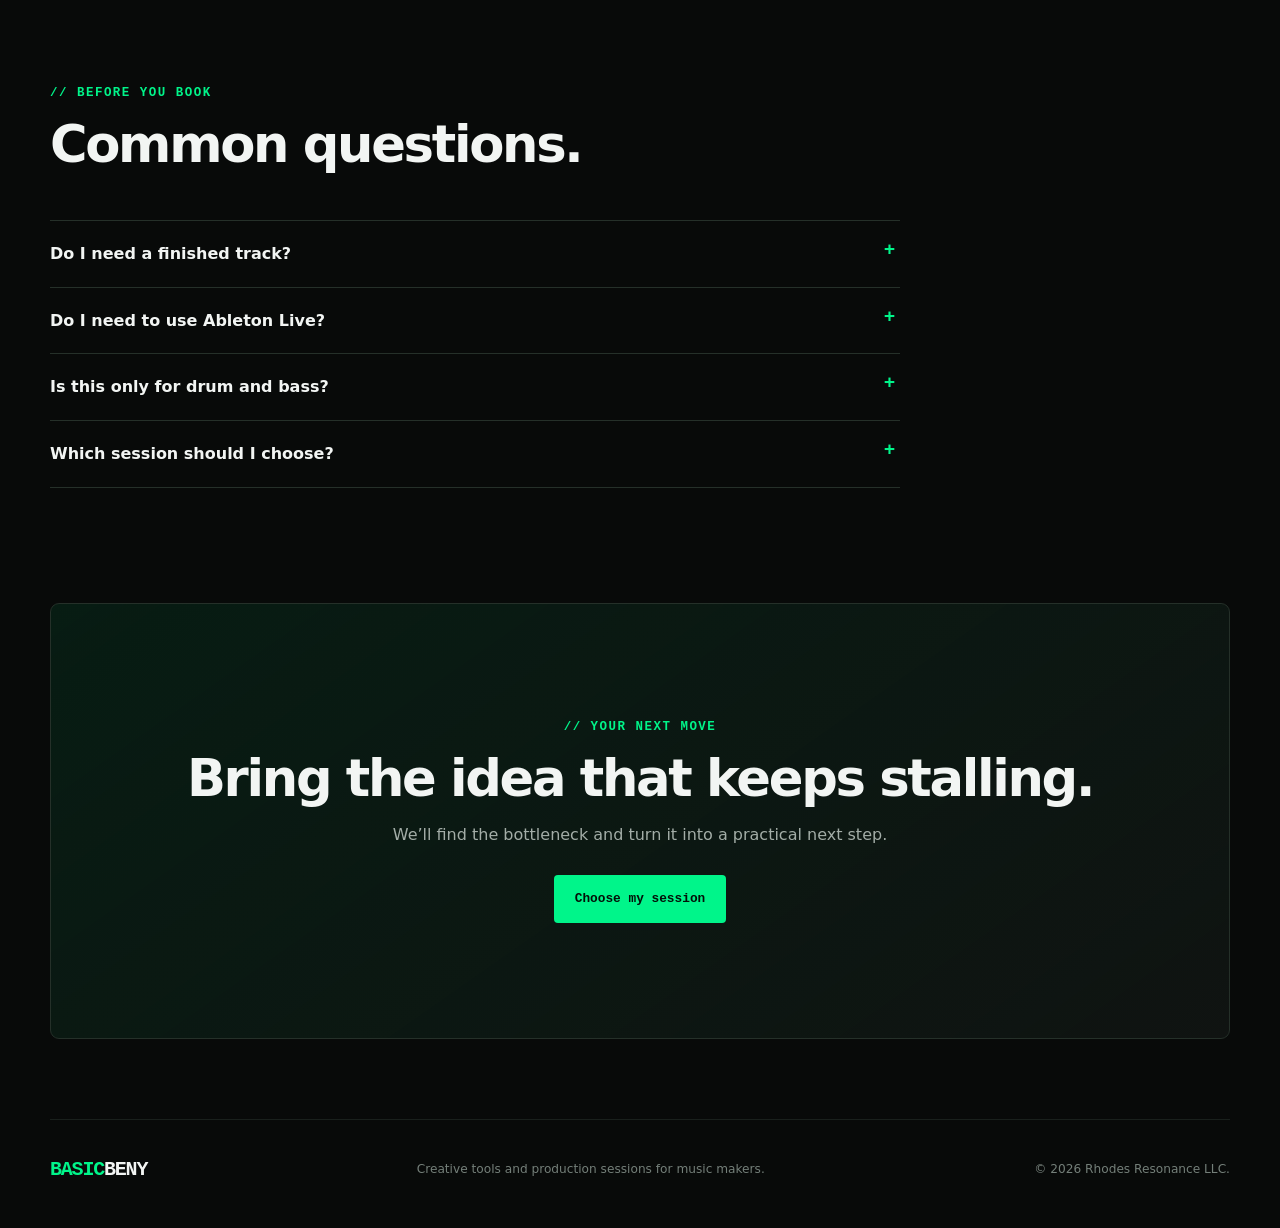
==== commit 8bf4b256: "Build revenue-focused Basic Beny website V1" ====
--- a/index.html
+++ b/index.html
@@ -3,148 +3,209 @@
 <head>
   <meta charset="UTF-8">
   <meta name="viewport" content="width=device-width, initial-scale=1.0">
-  <title>Basic Beny | Producer & Audio Engineer</title>
-  <meta name="description" content="Ableton devices, mastering services, and production tools by Basic Beny.">
-  
-  <!-- Fonts -->
-  <link rel="preconnect" href="https://fonts.googleapis.com">
-  <link rel="preconnect" href="https://fonts.gstatic.com" crossorigin>
-  <link href="https://fonts.googleapis.com/css2?family=Inter:wght@400;500;600;700&family=JetBrains+Mono:wght@400;500;600;700&display=swap" rel="stylesheet">
-  
+  <title>Ableton Tools & Production Sessions | Basic Beny</title>
+  <meta name="description" content="Practical Ableton tools, track feedback, production guidance, and project sessions for electronic music producers. Work one-on-one with Basic Beny.">
+  <meta name="theme-color" content="#0a0a0a">
+  <meta name="robots" content="index, follow">
+  <link rel="canonical" href="https://basicbeny.com/">
+  <link rel="icon" href="favicon.svg" type="image/svg+xml">
+
+  <meta property="og:type" content="website">
+  <meta property="og:url" content="https://basicbeny.com/">
+  <meta property="og:title" content="Ableton Tools & Production Sessions | Basic Beny">
+  <meta property="og:description" content="Practical one-on-one help for electronic music producers who want to make better tracks and finish more ideas.">
+  <meta property="og:site_name" content="Basic Beny">
+  <meta name="twitter:card" content="summary">
+
+  <link rel="preload" href="images/ben.webp" as="image" type="image/webp">
   <link rel="stylesheet" href="css/style.css">
+
+  <script type="application/ld+json">
+  {
+    "@context": "https://schema.org",
+    "@type": "WebSite",
+    "name": "Basic Beny",
+    "url": "https://basicbeny.com/",
+    "description": "Creative tools and one-on-one production sessions for electronic music producers.",
+    "publisher": {
+      "@type": "Organization",
+      "name": "Rhodes Resonance LLC"
+    }
+  }
+  </script>
 </head>
 <body>
-  <!-- Matrix Background -->
-  <canvas id="matrix-bg"></canvas>
-
-  <!-- Navigation -->
-  <nav>
-    <a href="/" class="logo">BASIC<span>BENY</span></a>
-    <ul class="nav-links">
-      <li><a href="#shop">Shop</a></li>
-      <li><a href="#mastering">Mastering</a></li>
-      <li><a href="#about">About</a></li>
-      <li><a href="#contact">Contact</a></li>
-    </ul>
-  </nav>
-
-  <!-- Hero -->
-  <section class="hero">
-    <div class="hero-content">
-      <h1>Elevate your<br><span class="accent">sound</span><span class="cursor"></span></h1>
-      <p>Professional Ableton devices and mastering services. Built by a producer, for producers.</p>
-      <div class="hero-cta">
-        <a href="#shop" class="btn btn-primary">Browse Tools</a>
-        <a href="#mastering" class="btn btn-secondary">Book a Session</a>
-      </div>
-    </div>
-  </section>
-
-  <!-- Shop Section -->
-  <section id="shop">
-    <div class="section-header">
-      <h2>// Tools</h2>
-      <h3>Ableton Devices</h3>
-    </div>
-    <div class="cards-grid">
-      <!-- Product cards will go here - Gumroad embeds -->
-      <div class="card">
-        <h4>Coming Soon</h4>
-        <p class="price">$--</p>
-        <p>Premium Ableton racks and Max for Live devices. Built for DnB, designed for speed.</p>
-        <a href="#" class="btn btn-secondary">Notify Me</a>
-      </div>
-      <!-- Add more product cards as you create them -->
-    </div>
-  </section>
-
-  <!-- Mastering Section -->
-  <section id="mastering">
-    <div class="section-header">
-      <h2>// Services</h2>
-      <h3>Mastering Sessions</h3>
-    </div>
-    <div class="service-tiers">
-      <div class="tier">
-        <h4>Quick Fix</h4>
-        <p class="duration">30 minutes</p>
-        <p class="price">$40</p>
-        <ul>
-          <li>Single track focus</li>
-          <li>Quick adjustments</li>
-          <li>Real-time feedback</li>
-        </ul>
-        <a href="https://cal.com/rhodes-resonance/30min" class="btn btn-secondary">Book Now</a>
-      </div>
-      
-      <div class="tier featured">
-        <h4>Standard</h4>
-        <p class="duration">1 hour</p>
-        <p class="price">$75</p>
-        <ul>
-          <li>Full track master</li>
-          <li>Mix consultation</li>
-          <li>Revision included</li>
-        </ul>
-        <a href="https://cal.com/rhodes-resonance/60min" class="btn btn-primary">Book Now</a>
-      </div>
-      
-      <div class="tier">
-        <h4>Deep Dive</h4>
-        <p class="duration">1.5 hours</p>
-        <p class="price">$100</p>
-        <ul>
-          <li>Detailed mastering</li>
-          <li>Mix breakdown</li>
-          <li>Multiple formats</li>
-        </ul>
-        <a href="https://cal.com/rhodes-resonance/90minute" class="btn btn-secondary">Book Now</a>
-      </div>
-      
-      <div class="tier">
-        <h4>Full Project</h4>
-        <p class="duration">3 hours</p>
-        <p class="price">$300</p>
-        <ul>
-          <li>EP/Album session</li>
-          <li>Cohesive sound</li>
-          <li>Unlimited revisions</li>
-        </ul>
-        <a href="https://cal.com/rhodes-resonance/full-project" class="btn btn-secondary">Book Now</a>
-      </div>
-    </div>
-  </section>
-
-  <!-- About Section -->
-  <section id="about">
-    <div class="section-header">
-      <h2>// About</h2>
-      <h3>The Producer</h3>
-    </div>
-    <div class="about-content">
-      <div class="about-text">
-        <p>I'm Basic Beny — a drum and bass producer based in Dallas, TX. When I'm not behind the decks or in the studio, I work in cybersecurity, which explains the aesthetic.</p>
-        <p>I built these tools because I needed them. Now I'm sharing them with you. Every device, every preset, every session comes from real production experience.</p>
-        <p>Let's make something that hits.</p>
-      </div>
+  <a class="skip-link" href="#main">Skip to content</a>
+  <canvas id="matrix-bg" aria-hidden="true"></canvas>
+
+  <header class="site-header">
+    <nav aria-label="Main navigation">
+      <a href="#top" class="logo">BASIC<span>BENY</span></a>
+      <ul class="nav-links">
+        <li><a href="#sessions">Sessions</a></li>
+        <li><a href="#process">Process</a></li>
+        <li><a href="#about">About</a></li>
+      </ul>
+      <a href="#sessions" class="nav-cta">Book a session</a>
+    </nav>
+  </header>
+
+  <main id="main">
+    <section class="hero" id="top">
+      <div class="hero-copy">
+        <p class="eyebrow">// Creative tools for music makers</p>
+        <h1>Make better music.<br><span class="accent">Finish more ideas.</span><span class="cursor" aria-hidden="true"></span></h1>
+        <p class="hero-lede">Practical Ableton tools and one-on-one production sessions for electronic music producers who want to move faster, solve problems, and finish work they’re proud of.</p>
+        <div class="hero-cta">
+          <a href="#sessions" class="btn btn-primary">Choose a session</a>
+          <a href="#process" class="btn btn-secondary">See how it works</a>
+        </div>
+        <p class="hero-note">Dallas-based. Available to producers anywhere.</p>
+      </div>
+
+      <div class="signal-panel" aria-label="Production workflow">
+        <div class="panel-bar">
+          <span>SESSION_FLOW</span>
+          <span class="status"><i></i> READY</span>
+        </div>
+        <ol class="signal-list">
+          <li><span>01</span><div><strong>Bring the track</strong><small>A rough idea, stubborn mix, or nearly finished release.</small></div></li>
+          <li><span>02</span><div><strong>Find the bottleneck</strong><small>Arrangement, sound selection, workflow, mix, or direction.</small></div></li>
+          <li><span>03</span><div><strong>Work it live</strong><small>Focused feedback and practical problem-solving together.</small></div></li>
+          <li><span>04</span><div><strong>Leave with a next move</strong><small>Clear priorities so the project keeps moving.</small></div></li>
+        </ol>
+      </div>
+    </section>
+
+    <section class="proof-strip" aria-label="What to expect">
+      <div><strong>Producer-led</strong><span>Built from real studio work</span></div>
+      <div><strong>Practical</strong><span>Clear moves, not vague advice</span></div>
+      <div><strong>Judgment-free</strong><span>Serious feedback without gatekeeping</span></div>
+    </section>
+
+    <section id="sessions" class="section-shell">
+      <div class="section-heading">
+        <p class="eyebrow">// One-on-one sessions</p>
+        <h2>Choose the help your project needs.</h2>
+        <p>Bring a track, an Ableton project, or a creative bottleneck. We’ll focus the session on the decisions that move it forward.</p>
+      </div>
+
+      <div class="offer-grid">
+        <article class="offer-card">
+          <p class="offer-label">Clear direction</p>
+          <h3>Track Feedback</h3>
+          <p class="offer-duration">60 minutes</p>
+          <p class="price">$75</p>
+          <p class="offer-summary">For producers who need an honest second set of ears and a clear next move.</p>
+          <ul>
+            <li>Focused review of one track</li>
+            <li>Arrangement, mix, and sound-selection feedback</li>
+            <li>Live questions and problem-solving</li>
+            <li>Prioritized next steps</li>
+          </ul>
+          <a href="https://cal.com/rhodes-resonance/60min" class="btn btn-secondary" rel="noopener">Get feedback on my track</a>
+        </article>
+
+        <article class="offer-card featured">
+          <p class="offer-label">Hands-on help</p>
+          <h3>Production Deep Dive</h3>
+          <p class="offer-duration">90 minutes</p>
+          <p class="price">$100</p>
+          <p class="offer-summary">For a stubborn project, technique, or workflow problem that deserves more than a quick opinion.</p>
+          <ul>
+            <li>Live Ableton project review</li>
+            <li>Production and workflow guidance</li>
+            <li>Hands-on problem-solving</li>
+            <li>Room to test and compare options</li>
+          </ul>
+          <a href="https://cal.com/rhodes-resonance/90minute" class="btn btn-primary" rel="noopener">Book a production deep dive</a>
+        </article>
+
+        <article class="offer-card">
+          <p class="offer-label">Bigger-picture support</p>
+          <h3>Project Intensive</h3>
+          <p class="offer-duration">Up to 3 hours</p>
+          <p class="price"><span>Starting at</span> $300</p>
+          <p class="offer-summary">For an EP, release, live set, or larger project that needs cohesive direction.</p>
+          <ul>
+            <li>Multi-track or project-level review</li>
+            <li>Cohesion and creative-direction guidance</li>
+            <li>Production and release priorities</li>
+            <li>Scope confirmed before the session</li>
+          </ul>
+          <a href="https://cal.com/rhodes-resonance/full-project" class="btn btn-secondary" rel="noopener">Plan my project</a>
+        </article>
+      </div>
+      <p class="booking-note">Not sure which session fits? Start with Track Feedback. If your project needs more time, we’ll identify that before turning it into a bigger commitment.</p>
+    </section>
+
+    <section id="process" class="section-shell section-muted">
+      <div class="section-heading compact">
+        <p class="eyebrow">// How it works</p>
+        <h2>Come with a project. Leave with momentum.</h2>
+      </div>
+      <div class="steps-grid">
+        <article><span>01</span><h3>Choose a session</h3><p>Pick focused feedback, hands-on production help, or bigger-picture project support.</p></article>
+        <article><span>02</span><h3>Share the context</h3><p>Tell me what you’re making, where you’re stuck, and what a useful session would solve.</p></article>
+        <article><span>03</span><h3>Work through it live</h3><p>We listen, inspect the project, test options, and focus on the decisions that matter.</p></article>
+        <article><span>04</span><h3>Keep moving</h3><p>You leave knowing what to change, what to preserve, and what to do next.</p></article>
+      </div>
+    </section>
+
+    <section class="section-shell fit-section">
+      <div class="section-heading compact">
+        <p class="eyebrow">// A good fit if</p>
+        <h2>You want useful feedback, not a performance review.</h2>
+      </div>
+      <div class="fit-grid">
+        <div><span>+</span><p>You have an unfinished track and cannot hear the next move.</p></div>
+        <div><span>+</span><p>You want to understand why a production choice works—not just copy settings.</p></div>
+        <div><span>+</span><p>You care about improving the work without sanding away your taste.</p></div>
+        <div><span>+</span><p>You are learning Ableton or electronic production and want focused help.</p></div>
+      </div>
+    </section>
+
+    <section id="about" class="section-shell about-section">
       <div class="about-image">
-        <img src="images/ben.jpg" alt="Basic Beny" style="width:100%;border-radius:8px;object-fit:cover;">
-      </div>
-    </div>
-  </section>
-
-  <!-- Contact / Footer -->
+        <img src="images/ben.webp" alt="Basic Beny, a drum and bass producer based in Dallas" width="900" height="1200">
+      </div>
+      <div class="about-copy">
+        <p class="eyebrow">// About Basic Beny</p>
+        <h2>Built by a producer who knows what stuck feels like.</h2>
+        <p>I’m Basic Beny, a drum and bass producer based in Dallas, Texas. I build tools and offer sessions around the same problem I face in my own work: turning a promising idea into something finished.</p>
+        <p>My approach is practical, direct, and judgment-free. We can get technical when the work calls for it, but the goal is never to bury you in theory. It’s to help you hear the project clearly and make the next useful decision.</p>
+        <p>Every tool and session comes from real production experience—not a generic formula for how your music is supposed to sound.</p>
+        <a href="#sessions" class="text-link">Choose a session <span aria-hidden="true">→</span></a>
+      </div>
+    </section>
+
+    <section class="section-shell faq-section">
+      <div class="section-heading compact">
+        <p class="eyebrow">// Before you book</p>
+        <h2>Common questions.</h2>
+      </div>
+      <div class="faq-list">
+        <details><summary>Do I need a finished track?</summary><p>No. Rough ideas and unfinished projects are welcome. The clearer you are about where you feel stuck, the more focused we can make the session.</p></details>
+        <details><summary>Do I need to use Ableton Live?</summary><p>Ableton is where I can offer the most hands-on help. Track feedback can still be useful regardless of which DAW you use.</p></details>
+        <details><summary>Is this only for drum and bass?</summary><p>No. Drum and bass is my specialty, but the core work—arrangement, sound selection, workflow, mix decisions, and finishing—applies across electronic music.</p></details>
+        <details><summary>Which session should I choose?</summary><p>Choose Track Feedback for a focused second opinion. Choose Production Deep Dive when you want to open the project and work through a problem together. Use Project Intensive for multiple tracks or a larger creative plan.</p></details>
+      </div>
+    </section>
+
+    <section class="final-cta section-shell">
+      <p class="eyebrow">// Your next move</p>
+      <h2>Bring the idea that keeps stalling.</h2>
+      <p>We’ll find the bottleneck and turn it into a practical next step.</p>
+      <a href="#sessions" class="btn btn-primary">Choose my session</a>
+    </section>
+  </main>
+
   <footer id="contact">
-    <p>&copy; 2026 Rhodes Resonance LLC. All rights reserved.</p>
-    <div class="social-links">
-      <a href="#">SoundCloud</a>
-      <a href="#">Instagram</a>
-      <a href="#">YouTube</a>
-    </div>
+    <a href="#top" class="logo">BASIC<span>BENY</span></a>
+    <p>Creative tools and production sessions for music makers.</p>
+    <p>&copy; 2026 Rhodes Resonance LLC.</p>
   </footer>
 
-  <!-- Matrix Rain Script -->
-  <script src="js/matrix.js"></script>
+  <script src="js/matrix.js" defer></script>
 </body>
 </html>
-
--- a/css/style.css
+++ b/css/style.css
@@ -1,389 +1,173 @@
-/* Basic Beny - Dark Matrix Theme */
-
+/* Basic Beny — revenue-focused V1 */
 :root {
-  --bg-primary: #0a0a0a;
-  --bg-secondary: #0f0f0f;
-  --bg-card: #141414;
-  --text-primary: #e0e0e0;
-  --text-secondary: #888888;
-  --accent: #00ff88;
-  --accent-dim: #00cc6a;
-  --accent-glow: rgba(0, 255, 136, 0.15);
-  --border: #1a1a1a;
-  --font-main: 'Inter', -apple-system, BlinkMacSystemFont, sans-serif;
-  --font-mono: 'JetBrains Mono', 'Fira Code', monospace;
+  --bg: #080a09;
+  --bg-soft: #0d100f;
+  --card: #111513;
+  --card-raised: #151a17;
+  --text: #f2f5f3;
+  --muted: #a3ada7;
+  --accent: #00f58a;
+  --accent-dark: #00c970;
+  --accent-wash: rgba(0, 245, 138, 0.09);
+  --border: #253029;
+  --border-soft: #19201c;
+  --sans: Inter, ui-sans-serif, system-ui, -apple-system, BlinkMacSystemFont, "Segoe UI", sans-serif;
+  --mono: "SFMono-Regular", Consolas, "Liberation Mono", monospace;
+  --max: 1180px;
 }
 
-* {
-  margin: 0;
-  padding: 0;
-  box-sizing: border-box;
+*, *::before, *::after { box-sizing: border-box; }
+html { scroll-behavior: smooth; scroll-padding-top: 6rem; }
+body { margin: 0; min-height: 100vh; background: var(--bg); color: var(--text); font-family: var(--sans); line-height: 1.6; }
+a { color: inherit; }
+img { display: block; max-width: 100%; }
+button, a { -webkit-tap-highlight-color: transparent; }
+
+.skip-link { position: fixed; left: 1rem; top: -5rem; z-index: 2000; padding: .75rem 1rem; background: var(--accent); color: var(--bg); font-weight: 800; }
+.skip-link:focus { top: 1rem; }
+
+#matrix-bg { position: fixed; inset: 0; width: 100%; height: 100%; z-index: -1; opacity: .035; pointer-events: none; }
+
+.site-header { position: fixed; inset: 0 0 auto; z-index: 1000; background: rgba(8, 10, 9, .88); border-bottom: 1px solid var(--border-soft); backdrop-filter: blur(16px); }
+nav { width: min(var(--max), calc(100% - 2.5rem)); height: 74px; margin: auto; display: flex; align-items: center; justify-content: space-between; gap: 2rem; }
+.logo { color: var(--accent); text-decoration: none; font: 800 1.25rem/1 var(--mono); letter-spacing: -.06em; }
+.logo span { color: var(--text); }
+.nav-links { display: flex; align-items: center; gap: 2rem; padding: 0; margin: 0; list-style: none; }
+.nav-links a { color: var(--muted); font: 600 .82rem/1 var(--mono); text-decoration: none; }
+.nav-links a:hover, .nav-links a:focus-visible { color: var(--accent); }
+.nav-cta { padding: .65rem .9rem; border: 1px solid var(--accent); border-radius: 4px; color: var(--accent); font: 700 .78rem/1 var(--mono); text-decoration: none; text-transform: uppercase; letter-spacing: .03em; }
+.nav-cta:hover, .nav-cta:focus-visible { background: var(--accent-wash); }
+
+.hero { width: min(var(--max), calc(100% - 2.5rem)); min-height: 780px; margin: auto; padding: 9.5rem 0 6rem; display: grid; grid-template-columns: minmax(0, 1.15fr) minmax(360px, .85fr); align-items: center; gap: clamp(3rem, 7vw, 7rem); }
+.eyebrow { margin: 0 0 1rem; color: var(--accent); font: 700 .78rem/1.4 var(--mono); letter-spacing: .12em; text-transform: uppercase; }
+.hero h1 { margin: 0; max-width: 760px; font-size: clamp(3rem, 6.4vw, 5.8rem); line-height: .98; letter-spacing: -.06em; }
+.accent { color: var(--accent); text-shadow: 0 0 42px rgba(0, 245, 138, .13); }
+.cursor { display: inline-block; width: .11em; height: .82em; margin-left: .08em; background: var(--accent); animation: blink 1.1s steps(2, jump-none) infinite; }
+@keyframes blink { 50% { opacity: 0; } }
+.hero-lede { max-width: 660px; margin: 1.75rem 0 0; color: var(--muted); font-size: clamp(1.05rem, 1.8vw, 1.25rem); }
+.hero-cta { display: flex; flex-wrap: wrap; gap: .8rem; margin-top: 2rem; }
+.hero-note { margin: 1rem 0 0; color: #78837d; font: 500 .76rem/1.4 var(--mono); }
+
+.btn { display: inline-flex; min-height: 48px; align-items: center; justify-content: center; padding: .85rem 1.25rem; border: 1px solid transparent; border-radius: 4px; font: 800 .8rem/1.2 var(--mono); text-align: center; text-decoration: none; transition: transform .18s ease, background .18s ease, border-color .18s ease; }
+.btn:hover { transform: translateY(-2px); }
+.btn-primary { background: var(--accent); color: #031008; }
+.btn-primary:hover, .btn-primary:focus-visible { background: #29ff9f; box-shadow: 0 12px 35px rgba(0, 245, 138, .12); }
+.btn-secondary { border-color: #3b4b42; color: var(--text); background: rgba(255, 255, 255, .015); }
+.btn-secondary:hover, .btn-secondary:focus-visible { border-color: var(--accent); color: var(--accent); background: var(--accent-wash); }
+
+.signal-panel { overflow: hidden; background: linear-gradient(145deg, rgba(21, 26, 23, .96), rgba(10, 13, 11, .96)); border: 1px solid var(--border); border-radius: 8px; box-shadow: 0 35px 90px rgba(0, 0, 0, .35); }
+.panel-bar { display: flex; justify-content: space-between; gap: 1rem; padding: .8rem 1rem; border-bottom: 1px solid var(--border); color: #7d8982; font: 700 .68rem/1 var(--mono); }
+.status { color: var(--accent); }
+.status i { display: inline-block; width: 7px; height: 7px; margin-right: .4rem; border-radius: 50%; background: var(--accent); box-shadow: 0 0 12px var(--accent); }
+.signal-list { margin: 0; padding: 0; list-style: none; }
+.signal-list li { display: grid; grid-template-columns: 34px 1fr; gap: .85rem; padding: 1.15rem 1rem; border-bottom: 1px solid var(--border-soft); }
+.signal-list li:last-child { border: 0; }
+.signal-list > li > span { color: var(--accent); font: 700 .72rem/1.5 var(--mono); }
+.signal-list strong, .signal-list small { display: block; }
+.signal-list strong { font-size: .95rem; }
+.signal-list small { margin-top: .2rem; color: var(--muted); font-size: .78rem; line-height: 1.45; }
+
+.proof-strip { display: grid; grid-template-columns: repeat(3, 1fr); width: min(var(--max), calc(100% - 2.5rem)); margin: 0 auto 2rem; background: rgba(13, 16, 15, .72); border: 1px solid var(--border-soft); border-radius: 7px; }
+.proof-strip div { padding: 1.1rem 1.4rem; border-right: 1px solid var(--border-soft); }
+.proof-strip div:last-child { border: 0; }
+.proof-strip strong, .proof-strip span { display: block; }
+.proof-strip strong { color: var(--text); font-size: .88rem; }
+.proof-strip span { margin-top: .15rem; color: var(--muted); font-size: .75rem; }
+
+.section-shell { width: min(var(--max), calc(100% - 2.5rem)); margin: auto; padding: clamp(5.5rem, 9vw, 8rem) 0; }
+.section-heading { max-width: 760px; margin-bottom: 3rem; }
+.section-heading.compact { max-width: 680px; }
+.section-heading h2, .about-copy h2, .final-cta h2 { margin: 0; font-size: clamp(2.1rem, 4vw, 3.5rem); line-height: 1.05; letter-spacing: -.045em; }
+.section-heading > p:last-child { margin: 1.2rem 0 0; color: var(--muted); font-size: 1.06rem; }
+
+.offer-grid { display: grid; grid-template-columns: repeat(3, 1fr); gap: 1rem; align-items: stretch; }
+.offer-card { display: flex; flex-direction: column; padding: 1.8rem; background: rgba(17, 21, 19, .92); border: 1px solid var(--border); border-radius: 8px; }
+.offer-card.featured { border-color: var(--accent); background: linear-gradient(180deg, rgba(0, 245, 138, .055), rgba(17, 21, 19, .96) 28%); box-shadow: 0 20px 60px rgba(0, 0, 0, .25); }
+.offer-label { margin: 0 0 .8rem; color: var(--accent); font: 700 .68rem/1 var(--mono); letter-spacing: .08em; text-transform: uppercase; }
+.offer-card h3 { margin: 0; font-size: 1.45rem; letter-spacing: -.025em; }
+.offer-duration { margin: .2rem 0 0; color: var(--muted); font-size: .82rem; }
+.price { margin: 1.1rem 0; color: var(--accent); font: 800 2rem/1 var(--mono); }
+.price span { display: block; margin-bottom: .28rem; color: var(--muted); font-size: .65rem; text-transform: uppercase; letter-spacing: .06em; }
+.offer-summary { min-height: 82px; margin: 0; color: var(--muted); font-size: .9rem; }
+.offer-card ul { flex: 1; margin: 1.3rem 0 1.7rem; padding: 0; list-style: none; }
+.offer-card li { padding: .55rem 0; border-bottom: 1px solid var(--border-soft); color: #c3cbc6; font-size: .84rem; }
+.offer-card li::before { content: ">"; margin-right: .55rem; color: var(--accent); font-family: var(--mono); }
+.booking-note { max-width: 800px; margin: 1.25rem auto 0; color: #828d87; font-size: .84rem; text-align: center; }
+
+.section-muted { position: relative; }
+.section-muted::before { content: ""; position: absolute; z-index: -1; left: 50%; top: 0; width: 100vw; height: 100%; transform: translateX(-50%); background: rgba(13, 16, 15, .76); border-block: 1px solid var(--border-soft); }
+.steps-grid { display: grid; grid-template-columns: repeat(4, 1fr); gap: 1rem; }
+.steps-grid article { padding: 1.35rem; border-left: 1px solid var(--border); }
+.steps-grid span { color: var(--accent); font: 800 .72rem/1 var(--mono); }
+.steps-grid h3 { margin: 1.1rem 0 .55rem; font-size: 1.02rem; }
+.steps-grid p { margin: 0; color: var(--muted); font-size: .85rem; }
+
+.fit-section { padding-top: 7rem; }
+.fit-grid { display: grid; grid-template-columns: 1fr 1fr; gap: .8rem; }
+.fit-grid div { display: grid; grid-template-columns: 24px 1fr; gap: .75rem; padding: 1.1rem 1.2rem; background: rgba(17, 21, 19, .75); border: 1px solid var(--border-soft); border-radius: 5px; }
+.fit-grid span { color: var(--accent); font: 800 1.1rem/1.4 var(--mono); }
+.fit-grid p { margin: 0; color: #c3cbc6; font-size: .9rem; }
+
+.about-section { display: grid; grid-template-columns: minmax(300px, .8fr) minmax(0, 1.2fr); align-items: center; gap: clamp(3rem, 8vw, 7rem); }
+.about-image { position: relative; }
+.about-image::after { content: ""; position: absolute; inset: 12px -12px -12px 12px; z-index: -1; border: 1px solid var(--accent); border-radius: 7px; opacity: .45; }
+.about-image img { width: 100%; aspect-ratio: 3 / 4; object-fit: cover; border: 1px solid var(--border); border-radius: 7px; }
+.about-copy p:not(.eyebrow) { color: var(--muted); font-size: 1rem; }
+.about-copy h2 { margin-bottom: 1.6rem; }
+.text-link { display: inline-block; margin-top: .7rem; color: var(--accent); font: 800 .8rem/1 var(--mono); text-decoration: none; }
+.text-link:hover span { margin-left: .35rem; }
+.text-link span { transition: margin .18s ease; }
+
+.faq-list { max-width: 850px; }
+details { border-top: 1px solid var(--border); }
+details:last-child { border-bottom: 1px solid var(--border); }
+summary { padding: 1.25rem 2.2rem 1.25rem 0; cursor: pointer; font-weight: 700; list-style: none; position: relative; }
+summary::-webkit-details-marker { display: none; }
+summary::after { content: "+"; position: absolute; right: .3rem; color: var(--accent); font: 700 1.2rem/1 var(--mono); }
+details[open] summary::after { content: "−"; }
+details p { max-width: 700px; margin: -.35rem 0 1.25rem; color: var(--muted); font-size: .9rem; }
+
+.final-cta { margin-bottom: 5rem; padding-inline: clamp(1.5rem, 5vw, 4.5rem); text-align: center; background: linear-gradient(145deg, rgba(0, 245, 138, .08), rgba(17, 21, 19, .88)); border: 1px solid var(--border); border-radius: 9px; }
+.final-cta p:not(.eyebrow) { margin: 1rem auto 1.7rem; color: var(--muted); }
+
+footer { width: min(var(--max), calc(100% - 2.5rem)); margin: auto; padding: 2.5rem 0 3rem; display: flex; align-items: center; justify-content: space-between; gap: 1rem; border-top: 1px solid var(--border-soft); }
+footer p { margin: 0; color: #747f79; font-size: .76rem; }
+
+:focus-visible { outline: 2px solid var(--accent); outline-offset: 4px; }
+
+@media (max-width: 960px) {
+  .hero { grid-template-columns: 1fr; min-height: auto; padding-top: 10rem; }
+  .signal-panel { max-width: 680px; }
+  .offer-grid { grid-template-columns: 1fr; max-width: 720px; }
+  .offer-summary { min-height: 0; }
+  .steps-grid { grid-template-columns: 1fr 1fr; }
+  .about-section { gap: 3rem; }
 }
 
-html {
-  scroll-behavior: smooth;
+@media (max-width: 680px) {
+  html { scroll-padding-top: 5rem; }
+  nav { width: min(100% - 1.5rem, var(--max)); height: 66px; gap: .8rem; }
+  .nav-links { display: none; }
+  .nav-cta { padding: .62rem .7rem; font-size: .68rem; }
+  .hero, .section-shell, .proof-strip, footer { width: min(100% - 1.5rem, var(--max)); }
+  .hero { padding: 8.5rem 0 4.5rem; gap: 3.5rem; }
+  .hero h1 { font-size: clamp(2.7rem, 13vw, 4rem); }
+  .hero-cta { display: grid; }
+  .proof-strip { grid-template-columns: 1fr; }
+  .proof-strip div, .proof-strip div:last-child { border: 0; border-bottom: 1px solid var(--border-soft); }
+  .proof-strip div:last-child { border-bottom: 0; }
+  .section-shell { padding: 5.25rem 0; }
+  .section-heading { margin-bottom: 2.2rem; }
+  .offer-card { padding: 1.35rem; }
+  .steps-grid, .fit-grid { grid-template-columns: 1fr; }
+  .about-section { grid-template-columns: 1fr; }
+  .about-image { max-width: 430px; }
+  .final-cta { width: min(100% - 1.5rem, var(--max)); padding-inline: 1.25rem; }
+  footer { align-items: flex-start; flex-direction: column; }
 }
 
-body {
-  font-family: var(--font-main);
-  background: var(--bg-primary);
-  color: var(--text-primary);
-  line-height: 1.6;
-  min-height: 100vh;
+@media (prefers-reduced-motion: reduce) {
+  html { scroll-behavior: auto; }
+  *, *::before, *::after { animation-duration: .01ms !important; animation-iteration-count: 1 !important; transition-duration: .01ms !important; }
+  #matrix-bg { display: none; }
 }
-
-/* Matrix rain canvas */
-#matrix-bg {
-  position: fixed;
-  top: 0;
-  left: 0;
-  width: 100%;
-  height: 100%;
-  z-index: -1;
-  opacity: 0.05;
-}
-
-/* Navigation */
-nav {
-  position: fixed;
-  top: 0;
-  width: 100%;
-  padding: 1.5rem 5%;
-  display: flex;
-  justify-content: space-between;
-  align-items: center;
-  background: rgba(10, 10, 10, 0.9);
-  backdrop-filter: blur(10px);
-  border-bottom: 1px solid var(--border);
-  z-index: 1000;
-}
-
-.logo {
-  font-family: var(--font-mono);
-  font-size: 1.5rem;
-  font-weight: 700;
-  color: var(--accent);
-  text-decoration: none;
-  letter-spacing: -1px;
-}
-
-.logo span {
-  color: var(--text-primary);
-}
-
-.nav-links {
-  display: flex;
-  gap: 2rem;
-  list-style: none;
-}
-
-.nav-links a {
-  color: var(--text-secondary);
-  text-decoration: none;
-  font-size: 0.9rem;
-  font-weight: 500;
-  transition: color 0.3s ease;
-  font-family: var(--font-mono);
-}
-
-.nav-links a:hover {
-  color: var(--accent);
-}
-
-/* Hero Section */
-.hero {
-  min-height: 100vh;
-  display: flex;
-  flex-direction: column;
-  justify-content: center;
-  padding: 0 5%;
-  position: relative;
-}
-
-.hero-content {
-  max-width: 800px;
-}
-
-.hero h1 {
-  font-size: clamp(2.5rem, 8vw, 5rem);
-  font-weight: 700;
-  line-height: 1.1;
-  margin-bottom: 1.5rem;
-}
-
-.hero h1 .accent {
-  color: var(--accent);
-  text-shadow: 0 0 30px var(--accent-glow);
-}
-
-.hero p {
-  font-size: 1.25rem;
-  color: var(--text-secondary);
-  max-width: 600px;
-  margin-bottom: 2rem;
-}
-
-.hero-cta {
-  display: flex;
-  gap: 1rem;
-  flex-wrap: wrap;
-}
-
-/* Buttons */
-.btn {
-  padding: 0.875rem 2rem;
-  font-family: var(--font-mono);
-  font-size: 0.9rem;
-  font-weight: 600;
-  text-decoration: none;
-  border-radius: 4px;
-  transition: all 0.3s ease;
-  cursor: pointer;
-  border: none;
-}
-
-.btn-primary {
-  background: var(--accent);
-  color: var(--bg-primary);
-}
-
-.btn-primary:hover {
-  background: var(--accent-dim);
-  box-shadow: 0 0 30px var(--accent-glow);
-}
-
-.btn-secondary {
-  background: transparent;
-  color: var(--accent);
-  border: 1px solid var(--accent);
-}
-
-.btn-secondary:hover {
-  background: var(--accent-glow);
-}
-
-/* Sections */
-section {
-  padding: 6rem 5%;
-}
-
-.section-header {
-  margin-bottom: 3rem;
-}
-
-.section-header h2 {
-  font-family: var(--font-mono);
-  font-size: 0.875rem;
-  color: var(--accent);
-  text-transform: uppercase;
-  letter-spacing: 2px;
-  margin-bottom: 0.5rem;
-}
-
-.section-header h3 {
-  font-size: 2.5rem;
-  font-weight: 700;
-}
-
-/* Cards Grid */
-.cards-grid {
-  display: grid;
-  grid-template-columns: repeat(auto-fit, minmax(300px, 1fr));
-  gap: 1.5rem;
-}
-
-.card {
-  background: var(--bg-card);
-  border: 1px solid var(--border);
-  border-radius: 8px;
-  padding: 2rem;
-  transition: all 0.3s ease;
-}
-
-.card:hover {
-  border-color: var(--accent);
-  box-shadow: 0 0 30px var(--accent-glow);
-  transform: translateY(-4px);
-}
-
-.card h4 {
-  font-size: 1.25rem;
-  margin-bottom: 0.5rem;
-}
-
-.card .price {
-  font-family: var(--font-mono);
-  font-size: 1.5rem;
-  color: var(--accent);
-  margin-bottom: 1rem;
-}
-
-.card p {
-  color: var(--text-secondary);
-  margin-bottom: 1.5rem;
-}
-
-/* Services */
-.service-tiers {
-  display: grid;
-  grid-template-columns: repeat(auto-fit, minmax(250px, 1fr));
-  gap: 1.5rem;
-}
-
-.tier {
-  background: var(--bg-card);
-  border: 1px solid var(--border);
-  border-radius: 8px;
-  padding: 2rem;
-  text-align: center;
-  transition: all 0.3s ease;
-}
-
-.tier:hover {
-  border-color: var(--accent);
-}
-
-.tier.featured {
-  border-color: var(--accent);
-  position: relative;
-}
-
-.tier.featured::before {
-  content: 'POPULAR';
-  position: absolute;
-  top: -12px;
-  left: 50%;
-  transform: translateX(-50%);
-  background: var(--accent);
-  color: var(--bg-primary);
-  font-family: var(--font-mono);
-  font-size: 0.7rem;
-  font-weight: 700;
-  padding: 0.25rem 1rem;
-  border-radius: 4px;
-}
-
-.tier h4 {
-  font-size: 1.25rem;
-  margin-bottom: 0.5rem;
-}
-
-.tier .duration {
-  color: var(--text-secondary);
-  font-size: 0.9rem;
-  margin-bottom: 1rem;
-}
-
-.tier .price {
-  font-family: var(--font-mono);
-  font-size: 2rem;
-  color: var(--accent);
-  margin-bottom: 1.5rem;
-}
-
-.tier ul {
-  list-style: none;
-  margin-bottom: 2rem;
-  text-align: left;
-}
-
-.tier ul li {
-  padding: 0.5rem 0;
-  color: var(--text-secondary);
-  border-bottom: 1px solid var(--border);
-}
-
-.tier ul li::before {
-  content: '>';
-  color: var(--accent);
-  font-family: var(--font-mono);
-  margin-right: 0.5rem;
-}
-
-/* About */
-.about-content {
-  display: grid;
-  grid-template-columns: 1fr 1fr;
-  gap: 4rem;
-  align-items: center;
-}
-
-.about-text p {
-  color: var(--text-secondary);
-  margin-bottom: 1.5rem;
-}
-
-.about-image {
-  position: relative;
-}
-
-.about-image img {
-  width: 100%;
-  border-radius: 8px;
-  border: 1px solid var(--border);
-}
-
-/* Footer */
-footer {
-  padding: 3rem 5%;
-  border-top: 1px solid var(--border);
-  display: flex;
-  justify-content: space-between;
-  align-items: center;
-  flex-wrap: wrap;
-  gap: 1rem;
-}
-
-footer p {
-  color: var(--text-secondary);
-  font-size: 0.875rem;
-}
-
-.social-links {
-  display: flex;
-  gap: 1.5rem;
-}
-
-.social-links a {
-  color: var(--text-secondary);
-  text-decoration: none;
-  transition: color 0.3s ease;
-}
-
-.social-links a:hover {
-  color: var(--accent);
-}
-
-/* Terminal cursor blink */
-.cursor {
-  display: inline-block;
-  width: 10px;
-  height: 1.2em;
-  background: var(--accent);
-  margin-left: 4px;
-  animation: blink 1s infinite;
-}
-
-@keyframes blink {
-  0%, 50% { opacity: 1; }
-  51%, 100% { opacity: 0; }
-}
-
-/* Responsive */
-@media (max-width: 768px) {
-  .nav-links {
-    display: none; /* Add hamburger menu for mobile */
-  }
-  
-  .about-content {
-    grid-template-columns: 1fr;
-  }
-  
-  .hero-cta {
-    flex-direction: column;
-  }
-  
-  .btn {
-    text-align: center;
-  }
-}
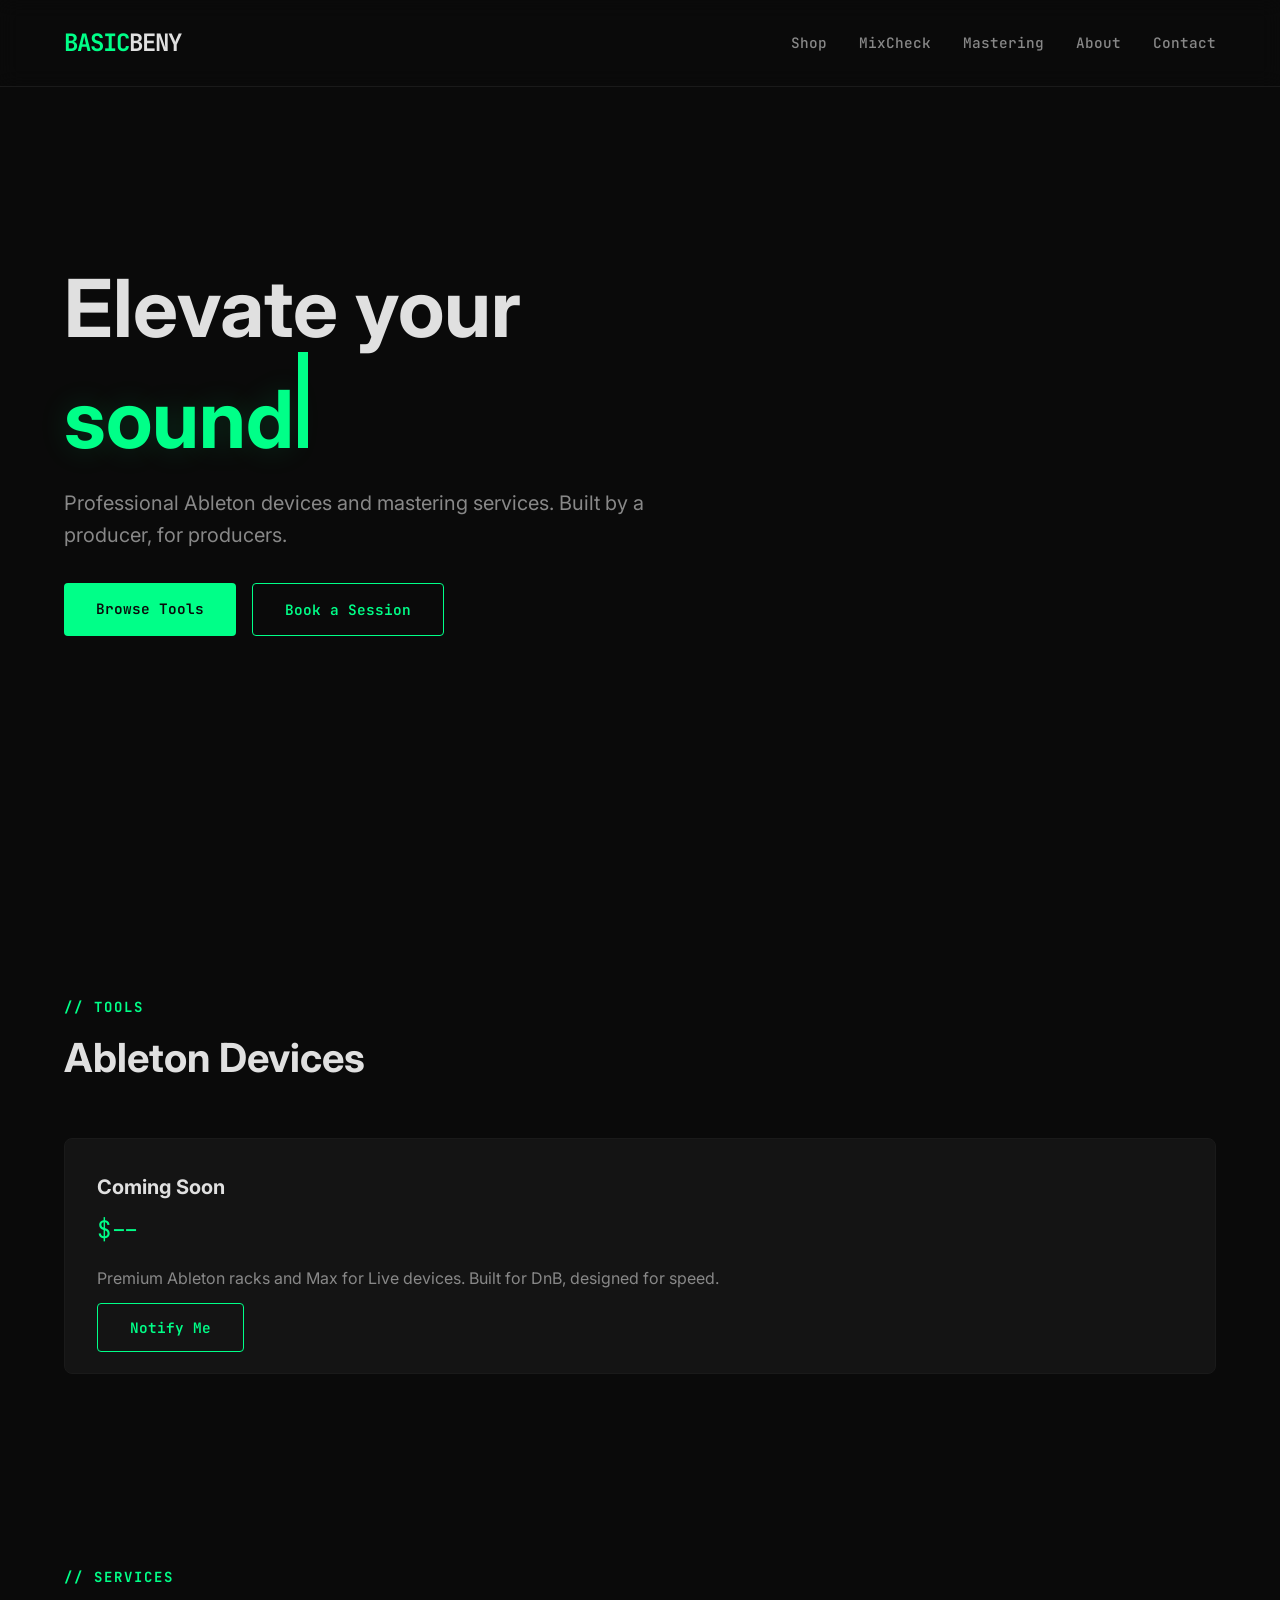
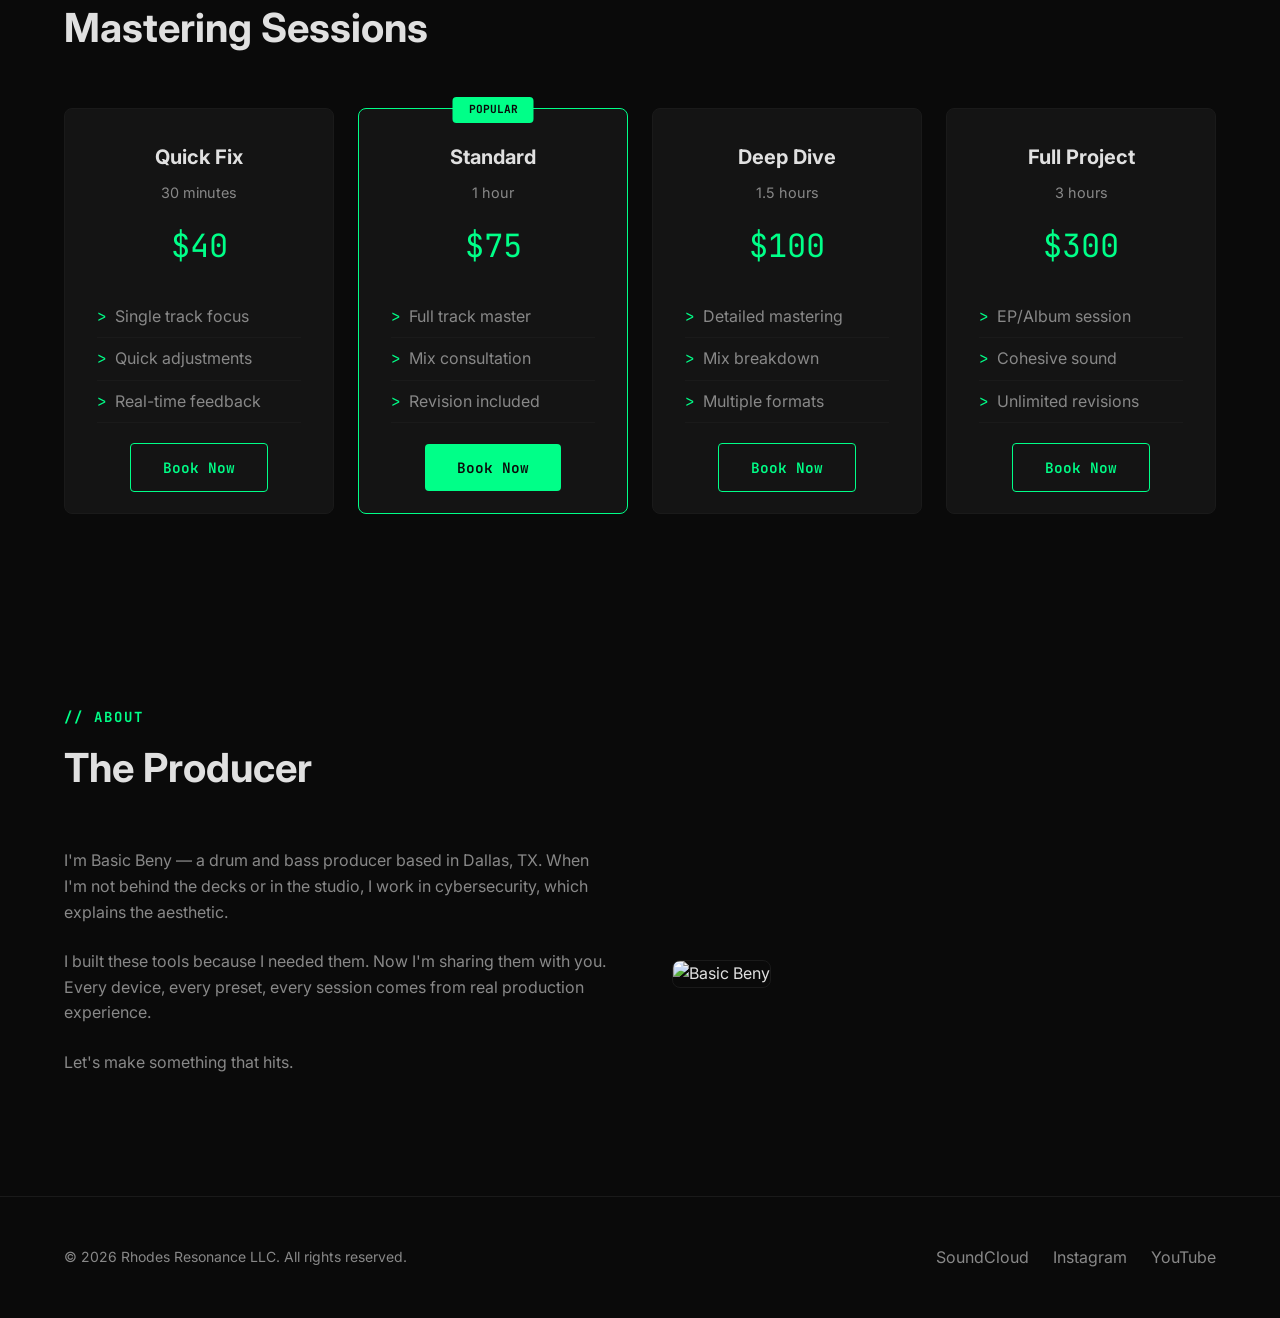
==== commit bc3eadfc: "Add MixCheck, an in-browser mix read with one booking step A new page reads a stereo WAV or MP3 loca" ====
--- a/index.html
+++ b/index.html
@@ -3,209 +3,149 @@
 <head>
   <meta charset="UTF-8">
   <meta name="viewport" content="width=device-width, initial-scale=1.0">
-  <title>Ableton Tools & Production Sessions | Basic Beny</title>
-  <meta name="description" content="Practical Ableton tools, track feedback, production guidance, and project sessions for electronic music producers. Work one-on-one with Basic Beny.">
-  <meta name="theme-color" content="#0a0a0a">
-  <meta name="robots" content="index, follow">
-  <link rel="canonical" href="https://basicbeny.com/">
-  <link rel="icon" href="favicon.svg" type="image/svg+xml">
-
-  <meta property="og:type" content="website">
-  <meta property="og:url" content="https://basicbeny.com/">
-  <meta property="og:title" content="Ableton Tools & Production Sessions | Basic Beny">
-  <meta property="og:description" content="Practical one-on-one help for electronic music producers who want to make better tracks and finish more ideas.">
-  <meta property="og:site_name" content="Basic Beny">
-  <meta name="twitter:card" content="summary">
-
-  <link rel="preload" href="images/ben.webp" as="image" type="image/webp">
+  <title>Basic Beny | Producer & Audio Engineer</title>
+  <meta name="description" content="Ableton devices, mastering services, and production tools by Basic Beny.">
+  
+  <!-- Fonts -->
+  <link rel="preconnect" href="https://fonts.googleapis.com">
+  <link rel="preconnect" href="https://fonts.gstatic.com" crossorigin>
+  <link href="https://fonts.googleapis.com/css2?family=Inter:wght@400;500;600;700&family=JetBrains+Mono:wght@400;500;600;700&display=swap" rel="stylesheet">
+  
   <link rel="stylesheet" href="css/style.css">
-
-  <script type="application/ld+json">
-  {
-    "@context": "https://schema.org",
-    "@type": "WebSite",
-    "name": "Basic Beny",
-    "url": "https://basicbeny.com/",
-    "description": "Creative tools and one-on-one production sessions for electronic music producers.",
-    "publisher": {
-      "@type": "Organization",
-      "name": "Rhodes Resonance LLC"
-    }
-  }
-  </script>
 </head>
 <body>
-  <a class="skip-link" href="#main">Skip to content</a>
-  <canvas id="matrix-bg" aria-hidden="true"></canvas>
+  <!-- Matrix Background -->
+  <canvas id="matrix-bg"></canvas>
 
-  <header class="site-header">
-    <nav aria-label="Main navigation">
-      <a href="#top" class="logo">BASIC<span>BENY</span></a>
-      <ul class="nav-links">
-        <li><a href="#sessions">Sessions</a></li>
-        <li><a href="#process">Process</a></li>
-        <li><a href="#about">About</a></li>
-      </ul>
-      <a href="#sessions" class="nav-cta">Book a session</a>
-    </nav>
-  </header>
+  <!-- Navigation -->
+  <nav>
+    <a href="/" class="logo">BASIC<span>BENY</span></a>
+    <ul class="nav-links">
+      <li><a href="#shop">Shop</a></li>
+      <li><a href="mixcheck/">MixCheck</a></li>
+      <li><a href="#mastering">Mastering</a></li>
+      <li><a href="#about">About</a></li>
+      <li><a href="#contact">Contact</a></li>
+    </ul>
+  </nav>
 
-  <main id="main">
-    <section class="hero" id="top">
-      <div class="hero-copy">
-        <p class="eyebrow">// Creative tools for music makers</p>
-        <h1>Make better music.<br><span class="accent">Finish more ideas.</span><span class="cursor" aria-hidden="true"></span></h1>
-        <p class="hero-lede">Practical Ableton tools and one-on-one production sessions for electronic music producers who want to move faster, solve problems, and finish work they’re proud of.</p>
-        <div class="hero-cta">
-          <a href="#sessions" class="btn btn-primary">Choose a session</a>
-          <a href="#process" class="btn btn-secondary">See how it works</a>
-        </div>
-        <p class="hero-note">Dallas-based. Available to producers anywhere.</p>
+  <!-- Hero -->
+  <section class="hero">
+    <div class="hero-content">
+      <h1>Elevate your<br><span class="accent">sound</span><span class="cursor"></span></h1>
+      <p>Professional Ableton devices and mastering services. Built by a producer, for producers.</p>
+      <div class="hero-cta">
+        <a href="#shop" class="btn btn-primary">Browse Tools</a>
+        <a href="#mastering" class="btn btn-secondary">Book a Session</a>
       </div>
+    </div>
+  </section>
 
-      <div class="signal-panel" aria-label="Production workflow">
-        <div class="panel-bar">
-          <span>SESSION_FLOW</span>
-          <span class="status"><i></i> READY</span>
-        </div>
-        <ol class="signal-list">
-          <li><span>01</span><div><strong>Bring the track</strong><small>A rough idea, stubborn mix, or nearly finished release.</small></div></li>
-          <li><span>02</span><div><strong>Find the bottleneck</strong><small>Arrangement, sound selection, workflow, mix, or direction.</small></div></li>
-          <li><span>03</span><div><strong>Work it live</strong><small>Focused feedback and practical problem-solving together.</small></div></li>
-          <li><span>04</span><div><strong>Leave with a next move</strong><small>Clear priorities so the project keeps moving.</small></div></li>
-        </ol>
+  <!-- Shop Section -->
+  <section id="shop">
+    <div class="section-header">
+      <h2>// Tools</h2>
+      <h3>Ableton Devices</h3>
+    </div>
+    <div class="cards-grid">
+      <!-- Product cards will go here - Gumroad embeds -->
+      <div class="card">
+        <h4>Coming Soon</h4>
+        <p class="price">$--</p>
+        <p>Premium Ableton racks and Max for Live devices. Built for DnB, designed for speed.</p>
+        <a href="#" class="btn btn-secondary">Notify Me</a>
       </div>
-    </section>
+      <!-- Add more product cards as you create them -->
+    </div>
+  </section>
 
-    <section class="proof-strip" aria-label="What to expect">
-      <div><strong>Producer-led</strong><span>Built from real studio work</span></div>
-      <div><strong>Practical</strong><span>Clear moves, not vague advice</span></div>
-      <div><strong>Judgment-free</strong><span>Serious feedback without gatekeeping</span></div>
-    </section>
+  <!-- Mastering Section -->
+  <section id="mastering">
+    <div class="section-header">
+      <h2>// Services</h2>
+      <h3>Mastering Sessions</h3>
+    </div>
+    <div class="service-tiers">
+      <div class="tier">
+        <h4>Quick Fix</h4>
+        <p class="duration">30 minutes</p>
+        <p class="price">$40</p>
+        <ul>
+          <li>Single track focus</li>
+          <li>Quick adjustments</li>
+          <li>Real-time feedback</li>
+        </ul>
+        <a href="https://cal.com/rhodes-resonance/30min" class="btn btn-secondary">Book Now</a>
+      </div>
+      
+      <div class="tier featured">
+        <h4>Standard</h4>
+        <p class="duration">1 hour</p>
+        <p class="price">$75</p>
+        <ul>
+          <li>Full track master</li>
+          <li>Mix consultation</li>
+          <li>Revision included</li>
+        </ul>
+        <a href="https://cal.com/rhodes-resonance/60min" class="btn btn-primary">Book Now</a>
+      </div>
+      
+      <div class="tier">
+        <h4>Deep Dive</h4>
+        <p class="duration">1.5 hours</p>
+        <p class="price">$100</p>
+        <ul>
+          <li>Detailed mastering</li>
+          <li>Mix breakdown</li>
+          <li>Multiple formats</li>
+        </ul>
+        <a href="https://cal.com/rhodes-resonance/90minute" class="btn btn-secondary">Book Now</a>
+      </div>
+      
+      <div class="tier">
+        <h4>Full Project</h4>
+        <p class="duration">3 hours</p>
+        <p class="price">$300</p>
+        <ul>
+          <li>EP/Album session</li>
+          <li>Cohesive sound</li>
+          <li>Unlimited revisions</li>
+        </ul>
+        <a href="https://cal.com/rhodes-resonance/full-project" class="btn btn-secondary">Book Now</a>
+      </div>
+    </div>
+  </section>
 
-    <section id="sessions" class="section-shell">
-      <div class="section-heading">
-        <p class="eyebrow">// One-on-one sessions</p>
-        <h2>Choose the help your project needs.</h2>
-        <p>Bring a track, an Ableton project, or a creative bottleneck. We’ll focus the session on the decisions that move it forward.</p>
+  <!-- About Section -->
+  <section id="about">
+    <div class="section-header">
+      <h2>// About</h2>
+      <h3>The Producer</h3>
+    </div>
+    <div class="about-content">
+      <div class="about-text">
+        <p>I'm Basic Beny — a drum and bass producer based in Dallas, TX. When I'm not behind the decks or in the studio, I work in cybersecurity, which explains the aesthetic.</p>
+        <p>I built these tools because I needed them. Now I'm sharing them with you. Every device, every preset, every session comes from real production experience.</p>
+        <p>Let's make something that hits.</p>
       </div>
+      <div class="about-image">
+        <img src="images/ben.jpg" alt="Basic Beny" style="width:100%;border-radius:8px;object-fit:cover;">
+      </div>
+    </div>
+  </section>
 
-      <div class="offer-grid">
-        <article class="offer-card">
-          <p class="offer-label">Clear direction</p>
-          <h3>Track Feedback</h3>
-          <p class="offer-duration">60 minutes</p>
-          <p class="price">$75</p>
-          <p class="offer-summary">For producers who need an honest second set of ears and a clear next move.</p>
-          <ul>
-            <li>Focused review of one track</li>
-            <li>Arrangement, mix, and sound-selection feedback</li>
-            <li>Live questions and problem-solving</li>
-            <li>Prioritized next steps</li>
-          </ul>
-          <a href="https://cal.com/rhodes-resonance/60min" class="btn btn-secondary" rel="noopener">Get feedback on my track</a>
-        </article>
-
-        <article class="offer-card featured">
-          <p class="offer-label">Hands-on help</p>
-          <h3>Production Deep Dive</h3>
-          <p class="offer-duration">90 minutes</p>
-          <p class="price">$100</p>
-          <p class="offer-summary">For a stubborn project, technique, or workflow problem that deserves more than a quick opinion.</p>
-          <ul>
-            <li>Live Ableton project review</li>
-            <li>Production and workflow guidance</li>
-            <li>Hands-on problem-solving</li>
-            <li>Room to test and compare options</li>
-          </ul>
-          <a href="https://cal.com/rhodes-resonance/90minute" class="btn btn-primary" rel="noopener">Book a production deep dive</a>
-        </article>
-
-        <article class="offer-card">
-          <p class="offer-label">Bigger-picture support</p>
-          <h3>Project Intensive</h3>
-          <p class="offer-duration">Up to 3 hours</p>
-          <p class="price"><span>Starting at</span> $300</p>
-          <p class="offer-summary">For an EP, release, live set, or larger project that needs cohesive direction.</p>
-          <ul>
-            <li>Multi-track or project-level review</li>
-            <li>Cohesion and creative-direction guidance</li>
-            <li>Production and release priorities</li>
-            <li>Scope confirmed before the session</li>
-          </ul>
-          <a href="https://cal.com/rhodes-resonance/full-project" class="btn btn-secondary" rel="noopener">Plan my project</a>
-        </article>
-      </div>
-      <p class="booking-note">Not sure which session fits? Start with Track Feedback. If your project needs more time, we’ll identify that before turning it into a bigger commitment.</p>
-    </section>
-
-    <section id="process" class="section-shell section-muted">
-      <div class="section-heading compact">
-        <p class="eyebrow">// How it works</p>
-        <h2>Come with a project. Leave with momentum.</h2>
-      </div>
-      <div class="steps-grid">
-        <article><span>01</span><h3>Choose a session</h3><p>Pick focused feedback, hands-on production help, or bigger-picture project support.</p></article>
-        <article><span>02</span><h3>Share the context</h3><p>Tell me what you’re making, where you’re stuck, and what a useful session would solve.</p></article>
-        <article><span>03</span><h3>Work through it live</h3><p>We listen, inspect the project, test options, and focus on the decisions that matter.</p></article>
-        <article><span>04</span><h3>Keep moving</h3><p>You leave knowing what to change, what to preserve, and what to do next.</p></article>
-      </div>
-    </section>
-
-    <section class="section-shell fit-section">
-      <div class="section-heading compact">
-        <p class="eyebrow">// A good fit if</p>
-        <h2>You want useful feedback, not a performance review.</h2>
-      </div>
-      <div class="fit-grid">
-        <div><span>+</span><p>You have an unfinished track and cannot hear the next move.</p></div>
-        <div><span>+</span><p>You want to understand why a production choice works—not just copy settings.</p></div>
-        <div><span>+</span><p>You care about improving the work without sanding away your taste.</p></div>
-        <div><span>+</span><p>You are learning Ableton or electronic production and want focused help.</p></div>
-      </div>
-    </section>
-
-    <section id="about" class="section-shell about-section">
-      <div class="about-image">
-        <img src="images/ben.webp" alt="Basic Beny, a drum and bass producer based in Dallas" width="900" height="1200">
-      </div>
-      <div class="about-copy">
-        <p class="eyebrow">// About Basic Beny</p>
-        <h2>Built by a producer who knows what stuck feels like.</h2>
-        <p>I’m Basic Beny, a drum and bass producer based in Dallas, Texas. I build tools and offer sessions around the same problem I face in my own work: turning a promising idea into something finished.</p>
-        <p>My approach is practical, direct, and judgment-free. We can get technical when the work calls for it, but the goal is never to bury you in theory. It’s to help you hear the project clearly and make the next useful decision.</p>
-        <p>Every tool and session comes from real production experience—not a generic formula for how your music is supposed to sound.</p>
-        <a href="#sessions" class="text-link">Choose a session <span aria-hidden="true">→</span></a>
-      </div>
-    </section>
-
-    <section class="section-shell faq-section">
-      <div class="section-heading compact">
-        <p class="eyebrow">// Before you book</p>
-        <h2>Common questions.</h2>
-      </div>
-      <div class="faq-list">
-        <details><summary>Do I need a finished track?</summary><p>No. Rough ideas and unfinished projects are welcome. The clearer you are about where you feel stuck, the more focused we can make the session.</p></details>
-        <details><summary>Do I need to use Ableton Live?</summary><p>Ableton is where I can offer the most hands-on help. Track feedback can still be useful regardless of which DAW you use.</p></details>
-        <details><summary>Is this only for drum and bass?</summary><p>No. Drum and bass is my specialty, but the core work—arrangement, sound selection, workflow, mix decisions, and finishing—applies across electronic music.</p></details>
-        <details><summary>Which session should I choose?</summary><p>Choose Track Feedback for a focused second opinion. Choose Production Deep Dive when you want to open the project and work through a problem together. Use Project Intensive for multiple tracks or a larger creative plan.</p></details>
-      </div>
-    </section>
-
-    <section class="final-cta section-shell">
-      <p class="eyebrow">// Your next move</p>
-      <h2>Bring the idea that keeps stalling.</h2>
-      <p>We’ll find the bottleneck and turn it into a practical next step.</p>
-      <a href="#sessions" class="btn btn-primary">Choose my session</a>
-    </section>
-  </main>
-
+  <!-- Contact / Footer -->
   <footer id="contact">
-    <a href="#top" class="logo">BASIC<span>BENY</span></a>
-    <p>Creative tools and production sessions for music makers.</p>
-    <p>&copy; 2026 Rhodes Resonance LLC.</p>
+    <p>&copy; 2026 Rhodes Resonance LLC. All rights reserved.</p>
+    <div class="social-links">
+      <a href="#">SoundCloud</a>
+      <a href="#">Instagram</a>
+      <a href="#">YouTube</a>
+    </div>
   </footer>
 
-  <script src="js/matrix.js" defer></script>
+  <!-- Matrix Rain Script -->
+  <script src="js/matrix.js"></script>
 </body>
 </html>
+
--- a/css/style.css
+++ b/css/style.css
@@ -1,173 +1,748 @@
-/* Basic Beny — revenue-focused V1 */
+/* Basic Beny - Dark Matrix Theme */
+
 :root {
-  --bg: #080a09;
-  --bg-soft: #0d100f;
-  --card: #111513;
-  --card-raised: #151a17;
-  --text: #f2f5f3;
-  --muted: #a3ada7;
-  --accent: #00f58a;
-  --accent-dark: #00c970;
-  --accent-wash: rgba(0, 245, 138, 0.09);
-  --border: #253029;
-  --border-soft: #19201c;
-  --sans: Inter, ui-sans-serif, system-ui, -apple-system, BlinkMacSystemFont, "Segoe UI", sans-serif;
-  --mono: "SFMono-Regular", Consolas, "Liberation Mono", monospace;
-  --max: 1180px;
-}
-
-*, *::before, *::after { box-sizing: border-box; }
-html { scroll-behavior: smooth; scroll-padding-top: 6rem; }
-body { margin: 0; min-height: 100vh; background: var(--bg); color: var(--text); font-family: var(--sans); line-height: 1.6; }
-a { color: inherit; }
-img { display: block; max-width: 100%; }
-button, a { -webkit-tap-highlight-color: transparent; }
-
-.skip-link { position: fixed; left: 1rem; top: -5rem; z-index: 2000; padding: .75rem 1rem; background: var(--accent); color: var(--bg); font-weight: 800; }
-.skip-link:focus { top: 1rem; }
-
-#matrix-bg { position: fixed; inset: 0; width: 100%; height: 100%; z-index: -1; opacity: .035; pointer-events: none; }
-
-.site-header { position: fixed; inset: 0 0 auto; z-index: 1000; background: rgba(8, 10, 9, .88); border-bottom: 1px solid var(--border-soft); backdrop-filter: blur(16px); }
-nav { width: min(var(--max), calc(100% - 2.5rem)); height: 74px; margin: auto; display: flex; align-items: center; justify-content: space-between; gap: 2rem; }
-.logo { color: var(--accent); text-decoration: none; font: 800 1.25rem/1 var(--mono); letter-spacing: -.06em; }
-.logo span { color: var(--text); }
-.nav-links { display: flex; align-items: center; gap: 2rem; padding: 0; margin: 0; list-style: none; }
-.nav-links a { color: var(--muted); font: 600 .82rem/1 var(--mono); text-decoration: none; }
-.nav-links a:hover, .nav-links a:focus-visible { color: var(--accent); }
-.nav-cta { padding: .65rem .9rem; border: 1px solid var(--accent); border-radius: 4px; color: var(--accent); font: 700 .78rem/1 var(--mono); text-decoration: none; text-transform: uppercase; letter-spacing: .03em; }
-.nav-cta:hover, .nav-cta:focus-visible { background: var(--accent-wash); }
-
-.hero { width: min(var(--max), calc(100% - 2.5rem)); min-height: 780px; margin: auto; padding: 9.5rem 0 6rem; display: grid; grid-template-columns: minmax(0, 1.15fr) minmax(360px, .85fr); align-items: center; gap: clamp(3rem, 7vw, 7rem); }
-.eyebrow { margin: 0 0 1rem; color: var(--accent); font: 700 .78rem/1.4 var(--mono); letter-spacing: .12em; text-transform: uppercase; }
-.hero h1 { margin: 0; max-width: 760px; font-size: clamp(3rem, 6.4vw, 5.8rem); line-height: .98; letter-spacing: -.06em; }
-.accent { color: var(--accent); text-shadow: 0 0 42px rgba(0, 245, 138, .13); }
-.cursor { display: inline-block; width: .11em; height: .82em; margin-left: .08em; background: var(--accent); animation: blink 1.1s steps(2, jump-none) infinite; }
-@keyframes blink { 50% { opacity: 0; } }
-.hero-lede { max-width: 660px; margin: 1.75rem 0 0; color: var(--muted); font-size: clamp(1.05rem, 1.8vw, 1.25rem); }
-.hero-cta { display: flex; flex-wrap: wrap; gap: .8rem; margin-top: 2rem; }
-.hero-note { margin: 1rem 0 0; color: #78837d; font: 500 .76rem/1.4 var(--mono); }
-
-.btn { display: inline-flex; min-height: 48px; align-items: center; justify-content: center; padding: .85rem 1.25rem; border: 1px solid transparent; border-radius: 4px; font: 800 .8rem/1.2 var(--mono); text-align: center; text-decoration: none; transition: transform .18s ease, background .18s ease, border-color .18s ease; }
-.btn:hover { transform: translateY(-2px); }
-.btn-primary { background: var(--accent); color: #031008; }
-.btn-primary:hover, .btn-primary:focus-visible { background: #29ff9f; box-shadow: 0 12px 35px rgba(0, 245, 138, .12); }
-.btn-secondary { border-color: #3b4b42; color: var(--text); background: rgba(255, 255, 255, .015); }
-.btn-secondary:hover, .btn-secondary:focus-visible { border-color: var(--accent); color: var(--accent); background: var(--accent-wash); }
-
-.signal-panel { overflow: hidden; background: linear-gradient(145deg, rgba(21, 26, 23, .96), rgba(10, 13, 11, .96)); border: 1px solid var(--border); border-radius: 8px; box-shadow: 0 35px 90px rgba(0, 0, 0, .35); }
-.panel-bar { display: flex; justify-content: space-between; gap: 1rem; padding: .8rem 1rem; border-bottom: 1px solid var(--border); color: #7d8982; font: 700 .68rem/1 var(--mono); }
-.status { color: var(--accent); }
-.status i { display: inline-block; width: 7px; height: 7px; margin-right: .4rem; border-radius: 50%; background: var(--accent); box-shadow: 0 0 12px var(--accent); }
-.signal-list { margin: 0; padding: 0; list-style: none; }
-.signal-list li { display: grid; grid-template-columns: 34px 1fr; gap: .85rem; padding: 1.15rem 1rem; border-bottom: 1px solid var(--border-soft); }
-.signal-list li:last-child { border: 0; }
-.signal-list > li > span { color: var(--accent); font: 700 .72rem/1.5 var(--mono); }
-.signal-list strong, .signal-list small { display: block; }
-.signal-list strong { font-size: .95rem; }
-.signal-list small { margin-top: .2rem; color: var(--muted); font-size: .78rem; line-height: 1.45; }
-
-.proof-strip { display: grid; grid-template-columns: repeat(3, 1fr); width: min(var(--max), calc(100% - 2.5rem)); margin: 0 auto 2rem; background: rgba(13, 16, 15, .72); border: 1px solid var(--border-soft); border-radius: 7px; }
-.proof-strip div { padding: 1.1rem 1.4rem; border-right: 1px solid var(--border-soft); }
-.proof-strip div:last-child { border: 0; }
-.proof-strip strong, .proof-strip span { display: block; }
-.proof-strip strong { color: var(--text); font-size: .88rem; }
-.proof-strip span { margin-top: .15rem; color: var(--muted); font-size: .75rem; }
-
-.section-shell { width: min(var(--max), calc(100% - 2.5rem)); margin: auto; padding: clamp(5.5rem, 9vw, 8rem) 0; }
-.section-heading { max-width: 760px; margin-bottom: 3rem; }
-.section-heading.compact { max-width: 680px; }
-.section-heading h2, .about-copy h2, .final-cta h2 { margin: 0; font-size: clamp(2.1rem, 4vw, 3.5rem); line-height: 1.05; letter-spacing: -.045em; }
-.section-heading > p:last-child { margin: 1.2rem 0 0; color: var(--muted); font-size: 1.06rem; }
-
-.offer-grid { display: grid; grid-template-columns: repeat(3, 1fr); gap: 1rem; align-items: stretch; }
-.offer-card { display: flex; flex-direction: column; padding: 1.8rem; background: rgba(17, 21, 19, .92); border: 1px solid var(--border); border-radius: 8px; }
-.offer-card.featured { border-color: var(--accent); background: linear-gradient(180deg, rgba(0, 245, 138, .055), rgba(17, 21, 19, .96) 28%); box-shadow: 0 20px 60px rgba(0, 0, 0, .25); }
-.offer-label { margin: 0 0 .8rem; color: var(--accent); font: 700 .68rem/1 var(--mono); letter-spacing: .08em; text-transform: uppercase; }
-.offer-card h3 { margin: 0; font-size: 1.45rem; letter-spacing: -.025em; }
-.offer-duration { margin: .2rem 0 0; color: var(--muted); font-size: .82rem; }
-.price { margin: 1.1rem 0; color: var(--accent); font: 800 2rem/1 var(--mono); }
-.price span { display: block; margin-bottom: .28rem; color: var(--muted); font-size: .65rem; text-transform: uppercase; letter-spacing: .06em; }
-.offer-summary { min-height: 82px; margin: 0; color: var(--muted); font-size: .9rem; }
-.offer-card ul { flex: 1; margin: 1.3rem 0 1.7rem; padding: 0; list-style: none; }
-.offer-card li { padding: .55rem 0; border-bottom: 1px solid var(--border-soft); color: #c3cbc6; font-size: .84rem; }
-.offer-card li::before { content: ">"; margin-right: .55rem; color: var(--accent); font-family: var(--mono); }
-.booking-note { max-width: 800px; margin: 1.25rem auto 0; color: #828d87; font-size: .84rem; text-align: center; }
-
-.section-muted { position: relative; }
-.section-muted::before { content: ""; position: absolute; z-index: -1; left: 50%; top: 0; width: 100vw; height: 100%; transform: translateX(-50%); background: rgba(13, 16, 15, .76); border-block: 1px solid var(--border-soft); }
-.steps-grid { display: grid; grid-template-columns: repeat(4, 1fr); gap: 1rem; }
-.steps-grid article { padding: 1.35rem; border-left: 1px solid var(--border); }
-.steps-grid span { color: var(--accent); font: 800 .72rem/1 var(--mono); }
-.steps-grid h3 { margin: 1.1rem 0 .55rem; font-size: 1.02rem; }
-.steps-grid p { margin: 0; color: var(--muted); font-size: .85rem; }
-
-.fit-section { padding-top: 7rem; }
-.fit-grid { display: grid; grid-template-columns: 1fr 1fr; gap: .8rem; }
-.fit-grid div { display: grid; grid-template-columns: 24px 1fr; gap: .75rem; padding: 1.1rem 1.2rem; background: rgba(17, 21, 19, .75); border: 1px solid var(--border-soft); border-radius: 5px; }
-.fit-grid span { color: var(--accent); font: 800 1.1rem/1.4 var(--mono); }
-.fit-grid p { margin: 0; color: #c3cbc6; font-size: .9rem; }
-
-.about-section { display: grid; grid-template-columns: minmax(300px, .8fr) minmax(0, 1.2fr); align-items: center; gap: clamp(3rem, 8vw, 7rem); }
-.about-image { position: relative; }
-.about-image::after { content: ""; position: absolute; inset: 12px -12px -12px 12px; z-index: -1; border: 1px solid var(--accent); border-radius: 7px; opacity: .45; }
-.about-image img { width: 100%; aspect-ratio: 3 / 4; object-fit: cover; border: 1px solid var(--border); border-radius: 7px; }
-.about-copy p:not(.eyebrow) { color: var(--muted); font-size: 1rem; }
-.about-copy h2 { margin-bottom: 1.6rem; }
-.text-link { display: inline-block; margin-top: .7rem; color: var(--accent); font: 800 .8rem/1 var(--mono); text-decoration: none; }
-.text-link:hover span { margin-left: .35rem; }
-.text-link span { transition: margin .18s ease; }
-
-.faq-list { max-width: 850px; }
-details { border-top: 1px solid var(--border); }
-details:last-child { border-bottom: 1px solid var(--border); }
-summary { padding: 1.25rem 2.2rem 1.25rem 0; cursor: pointer; font-weight: 700; list-style: none; position: relative; }
-summary::-webkit-details-marker { display: none; }
-summary::after { content: "+"; position: absolute; right: .3rem; color: var(--accent); font: 700 1.2rem/1 var(--mono); }
-details[open] summary::after { content: "−"; }
-details p { max-width: 700px; margin: -.35rem 0 1.25rem; color: var(--muted); font-size: .9rem; }
-
-.final-cta { margin-bottom: 5rem; padding-inline: clamp(1.5rem, 5vw, 4.5rem); text-align: center; background: linear-gradient(145deg, rgba(0, 245, 138, .08), rgba(17, 21, 19, .88)); border: 1px solid var(--border); border-radius: 9px; }
-.final-cta p:not(.eyebrow) { margin: 1rem auto 1.7rem; color: var(--muted); }
-
-footer { width: min(var(--max), calc(100% - 2.5rem)); margin: auto; padding: 2.5rem 0 3rem; display: flex; align-items: center; justify-content: space-between; gap: 1rem; border-top: 1px solid var(--border-soft); }
-footer p { margin: 0; color: #747f79; font-size: .76rem; }
-
-:focus-visible { outline: 2px solid var(--accent); outline-offset: 4px; }
-
-@media (max-width: 960px) {
-  .hero { grid-template-columns: 1fr; min-height: auto; padding-top: 10rem; }
-  .signal-panel { max-width: 680px; }
-  .offer-grid { grid-template-columns: 1fr; max-width: 720px; }
-  .offer-summary { min-height: 0; }
-  .steps-grid { grid-template-columns: 1fr 1fr; }
-  .about-section { gap: 3rem; }
-}
-
-@media (max-width: 680px) {
-  html { scroll-padding-top: 5rem; }
-  nav { width: min(100% - 1.5rem, var(--max)); height: 66px; gap: .8rem; }
-  .nav-links { display: none; }
-  .nav-cta { padding: .62rem .7rem; font-size: .68rem; }
-  .hero, .section-shell, .proof-strip, footer { width: min(100% - 1.5rem, var(--max)); }
-  .hero { padding: 8.5rem 0 4.5rem; gap: 3.5rem; }
-  .hero h1 { font-size: clamp(2.7rem, 13vw, 4rem); }
-  .hero-cta { display: grid; }
-  .proof-strip { grid-template-columns: 1fr; }
-  .proof-strip div, .proof-strip div:last-child { border: 0; border-bottom: 1px solid var(--border-soft); }
-  .proof-strip div:last-child { border-bottom: 0; }
-  .section-shell { padding: 5.25rem 0; }
-  .section-heading { margin-bottom: 2.2rem; }
-  .offer-card { padding: 1.35rem; }
-  .steps-grid, .fit-grid { grid-template-columns: 1fr; }
-  .about-section { grid-template-columns: 1fr; }
-  .about-image { max-width: 430px; }
-  .final-cta { width: min(100% - 1.5rem, var(--max)); padding-inline: 1.25rem; }
-  footer { align-items: flex-start; flex-direction: column; }
-}
-
-@media (prefers-reduced-motion: reduce) {
-  html { scroll-behavior: auto; }
-  *, *::before, *::after { animation-duration: .01ms !important; animation-iteration-count: 1 !important; transition-duration: .01ms !important; }
-  #matrix-bg { display: none; }
-}
+  --bg-primary: #0a0a0a;
+  --bg-secondary: #0f0f0f;
+  --bg-card: #141414;
+  --text-primary: #e0e0e0;
+  --text-secondary: #888888;
+  --accent: #00ff88;
+  --accent-dim: #00cc6a;
+  --accent-glow: rgba(0, 255, 136, 0.15);
+  --border: #1a1a1a;
+  --font-main: 'Inter', -apple-system, BlinkMacSystemFont, sans-serif;
+  --font-mono: 'JetBrains Mono', 'Fira Code', monospace;
+}
+
+* {
+  margin: 0;
+  padding: 0;
+  box-sizing: border-box;
+}
+
+html {
+  scroll-behavior: smooth;
+}
+
+body {
+  font-family: var(--font-main);
+  background: var(--bg-primary);
+  color: var(--text-primary);
+  line-height: 1.6;
+  min-height: 100vh;
+}
+
+/* Matrix rain canvas */
+#matrix-bg {
+  position: fixed;
+  top: 0;
+  left: 0;
+  width: 100%;
+  height: 100%;
+  z-index: -1;
+  opacity: 0.05;
+}
+
+/* Navigation */
+nav {
+  position: fixed;
+  top: 0;
+  width: 100%;
+  padding: 1.5rem 5%;
+  display: flex;
+  justify-content: space-between;
+  align-items: center;
+  background: rgba(10, 10, 10, 0.9);
+  backdrop-filter: blur(10px);
+  border-bottom: 1px solid var(--border);
+  z-index: 1000;
+}
+
+.logo {
+  font-family: var(--font-mono);
+  font-size: 1.5rem;
+  font-weight: 700;
+  color: var(--accent);
+  text-decoration: none;
+  letter-spacing: -1px;
+}
+
+.logo span {
+  color: var(--text-primary);
+}
+
+.nav-links {
+  display: flex;
+  gap: 2rem;
+  list-style: none;
+}
+
+.nav-links a {
+  color: var(--text-secondary);
+  text-decoration: none;
+  font-size: 0.9rem;
+  font-weight: 500;
+  transition: color 0.3s ease;
+  font-family: var(--font-mono);
+}
+
+.nav-links a:hover {
+  color: var(--accent);
+}
+
+/* Hero Section */
+.hero {
+  min-height: 100vh;
+  display: flex;
+  flex-direction: column;
+  justify-content: center;
+  padding: 0 5%;
+  position: relative;
+}
+
+.hero-content {
+  max-width: 800px;
+}
+
+.hero h1 {
+  font-size: clamp(2.5rem, 8vw, 5rem);
+  font-weight: 700;
+  line-height: 1.1;
+  margin-bottom: 1.5rem;
+}
+
+.hero h1 .accent {
+  color: var(--accent);
+  text-shadow: 0 0 30px var(--accent-glow);
+}
+
+.hero p {
+  font-size: 1.25rem;
+  color: var(--text-secondary);
+  max-width: 600px;
+  margin-bottom: 2rem;
+}
+
+.hero-cta {
+  display: flex;
+  gap: 1rem;
+  flex-wrap: wrap;
+}
+
+/* Buttons */
+.btn {
+  padding: 0.875rem 2rem;
+  font-family: var(--font-mono);
+  font-size: 0.9rem;
+  font-weight: 600;
+  text-decoration: none;
+  border-radius: 4px;
+  transition: all 0.3s ease;
+  cursor: pointer;
+  border: none;
+}
+
+.btn-primary {
+  background: var(--accent);
+  color: var(--bg-primary);
+}
+
+.btn-primary:hover {
+  background: var(--accent-dim);
+  box-shadow: 0 0 30px var(--accent-glow);
+}
+
+.btn-secondary {
+  background: transparent;
+  color: var(--accent);
+  border: 1px solid var(--accent);
+}
+
+.btn-secondary:hover {
+  background: var(--accent-glow);
+}
+
+/* Sections */
+section {
+  padding: 6rem 5%;
+}
+
+.section-header {
+  margin-bottom: 3rem;
+}
+
+.section-header h2 {
+  font-family: var(--font-mono);
+  font-size: 0.875rem;
+  color: var(--accent);
+  text-transform: uppercase;
+  letter-spacing: 2px;
+  margin-bottom: 0.5rem;
+}
+
+.section-header h3 {
+  font-size: 2.5rem;
+  font-weight: 700;
+}
+
+/* Cards Grid */
+.cards-grid {
+  display: grid;
+  grid-template-columns: repeat(auto-fit, minmax(300px, 1fr));
+  gap: 1.5rem;
+}
+
+.card {
+  background: var(--bg-card);
+  border: 1px solid var(--border);
+  border-radius: 8px;
+  padding: 2rem;
+  transition: all 0.3s ease;
+}
+
+.card:hover {
+  border-color: var(--accent);
+  box-shadow: 0 0 30px var(--accent-glow);
+  transform: translateY(-4px);
+}
+
+.card h4 {
+  font-size: 1.25rem;
+  margin-bottom: 0.5rem;
+}
+
+.card .price {
+  font-family: var(--font-mono);
+  font-size: 1.5rem;
+  color: var(--accent);
+  margin-bottom: 1rem;
+}
+
+.card p {
+  color: var(--text-secondary);
+  margin-bottom: 1.5rem;
+}
+
+/* Services */
+.service-tiers {
+  display: grid;
+  grid-template-columns: repeat(auto-fit, minmax(250px, 1fr));
+  gap: 1.5rem;
+}
+
+.tier {
+  background: var(--bg-card);
+  border: 1px solid var(--border);
+  border-radius: 8px;
+  padding: 2rem;
+  text-align: center;
+  transition: all 0.3s ease;
+}
+
+.tier:hover {
+  border-color: var(--accent);
+}
+
+.tier.featured {
+  border-color: var(--accent);
+  position: relative;
+}
+
+.tier.featured::before {
+  content: 'POPULAR';
+  position: absolute;
+  top: -12px;
+  left: 50%;
+  transform: translateX(-50%);
+  background: var(--accent);
+  color: var(--bg-primary);
+  font-family: var(--font-mono);
+  font-size: 0.7rem;
+  font-weight: 700;
+  padding: 0.25rem 1rem;
+  border-radius: 4px;
+}
+
+.tier h4 {
+  font-size: 1.25rem;
+  margin-bottom: 0.5rem;
+}
+
+.tier .duration {
+  color: var(--text-secondary);
+  font-size: 0.9rem;
+  margin-bottom: 1rem;
+}
+
+.tier .price {
+  font-family: var(--font-mono);
+  font-size: 2rem;
+  color: var(--accent);
+  margin-bottom: 1.5rem;
+}
+
+.tier ul {
+  list-style: none;
+  margin-bottom: 2rem;
+  text-align: left;
+}
+
+.tier ul li {
+  padding: 0.5rem 0;
+  color: var(--text-secondary);
+  border-bottom: 1px solid var(--border);
+}
+
+.tier ul li::before {
+  content: '>';
+  color: var(--accent);
+  font-family: var(--font-mono);
+  margin-right: 0.5rem;
+}
+
+/* About */
+.about-content {
+  display: grid;
+  grid-template-columns: 1fr 1fr;
+  gap: 4rem;
+  align-items: center;
+}
+
+.about-text p {
+  color: var(--text-secondary);
+  margin-bottom: 1.5rem;
+}
+
+.about-image {
+  position: relative;
+}
+
+.about-image img {
+  width: 100%;
+  border-radius: 8px;
+  border: 1px solid var(--border);
+}
+
+/* Footer */
+footer {
+  padding: 3rem 5%;
+  border-top: 1px solid var(--border);
+  display: flex;
+  justify-content: space-between;
+  align-items: center;
+  flex-wrap: wrap;
+  gap: 1rem;
+}
+
+footer p {
+  color: var(--text-secondary);
+  font-size: 0.875rem;
+}
+
+.social-links {
+  display: flex;
+  gap: 1.5rem;
+}
+
+.social-links a {
+  color: var(--text-secondary);
+  text-decoration: none;
+  transition: color 0.3s ease;
+}
+
+.nav-links a[aria-current="page"] {
+  color: var(--accent);
+}
+
+.social-links a:hover {
+  color: var(--accent);
+}
+
+/* Terminal cursor blink */
+.cursor {
+  display: inline-block;
+  width: 10px;
+  height: 1.2em;
+  background: var(--accent);
+  margin-left: 4px;
+  animation: blink 1s infinite;
+}
+
+@keyframes blink {
+  0%, 50% { opacity: 1; }
+  51%, 100% { opacity: 0; }
+}
+
+/* Responsive */
+@media (max-width: 768px) {
+  .nav-links {
+    display: none; /* Add hamburger menu for mobile */
+  }
+
+  /* MixCheck is a tool page. Keep its links usable without a homepage rewrite. */
+  .page-mixcheck .nav-links {
+    display: flex;
+    flex-wrap: wrap;
+    gap: 0.75rem 1rem;
+    justify-content: flex-end;
+  }
+  
+  .about-content {
+    grid-template-columns: 1fr;
+  }
+  
+  .hero-cta {
+    flex-direction: column;
+  }
+  
+  .btn {
+    text-align: center;
+  }
+}
+
+/* MixCheck -------------------------------------------------------------- */
+
+.page-mixcheck {
+  --warn: #ffcc66;
+}
+
+.page-mixcheck main {
+  max-width: 860px;
+  margin: 0 auto;
+  padding: 7.5rem 5% 4rem;
+}
+
+.page-mixcheck section {
+  padding: 2.25rem 0;
+}
+
+.page-mixcheck .mixcheck-intro h1 {
+  font-size: clamp(2.2rem, 6vw, 3.6rem);
+  font-weight: 700;
+  line-height: 1.08;
+  margin-bottom: 1.25rem;
+}
+
+.prose p,
+.mixcheck-intro p,
+.lane-copy,
+.dropzone p,
+.finding p,
+.next-step p,
+.file-note {
+  color: var(--text-secondary);
+}
+
+.prose p + p,
+.mixcheck-intro p + p {
+  margin-top: 1rem;
+}
+
+.mixcheck-tool h2,
+.prose h2,
+.next-step .kicker,
+.report-head .kicker {
+  font-family: var(--font-mono);
+  font-size: 0.875rem;
+  color: var(--accent);
+  text-transform: uppercase;
+  letter-spacing: 2px;
+  font-weight: 500;
+  margin-bottom: 0.75rem;
+}
+
+.dropzone {
+  position: relative;
+  display: block;
+  margin-top: 1.25rem;
+  padding: 2rem 1.5rem;
+  background: var(--bg-card);
+  border: 1px dashed var(--accent-dim);
+  border-radius: 8px;
+  text-align: center;
+  cursor: pointer;
+  transition: border-color 0.2s ease, box-shadow 0.2s ease, background 0.2s ease;
+}
+
+.dropzone:hover,
+.dropzone.is-dragover {
+  border-style: solid;
+  border-color: var(--accent);
+  box-shadow: 0 0 30px var(--accent-glow);
+  background: #101612;
+}
+
+.dropzone input {
+  position: absolute;
+  width: 1px;
+  height: 1px;
+  padding: 0;
+  margin: -1px;
+  overflow: hidden;
+  clip: rect(0, 0, 0, 0);
+  border: 0;
+}
+
+.dropzone .dropzone-title {
+  font-family: var(--font-mono);
+  color: var(--text-primary);
+  font-size: 1.05rem;
+  margin-bottom: 0.35rem;
+}
+
+.lanes {
+  display: grid;
+  grid-template-columns: repeat(3, 1fr);
+  gap: 0.75rem;
+  margin: 1.25rem 0 0.5rem;
+}
+
+.lane {
+  text-align: left;
+  background: var(--bg-card);
+  color: var(--text-primary);
+  border: 1px solid var(--border);
+  border-radius: 8px;
+  padding: 1rem;
+  cursor: pointer;
+  font-family: var(--font-main);
+  transition: border-color 0.2s ease, background 0.2s ease;
+}
+
+.lane strong {
+  display: block;
+  font-family: var(--font-mono);
+  font-size: 0.95rem;
+  margin-bottom: 0.35rem;
+}
+
+.lane span {
+  display: block;
+  color: var(--text-secondary);
+  font-size: 0.85rem;
+  line-height: 1.45;
+}
+
+.lane[aria-checked="true"] {
+  border-color: var(--accent);
+  background: var(--accent-glow);
+}
+
+.lane:hover {
+  border-color: var(--accent-dim);
+}
+
+.mixcheck-actions {
+  display: flex;
+  flex-wrap: wrap;
+  gap: 0.75rem;
+  align-items: center;
+  margin-top: 1.25rem;
+}
+
+.page-mixcheck button.btn {
+  display: inline-block;
+}
+
+.page-mixcheck button.btn:disabled {
+  opacity: 0.4;
+  cursor: not-allowed;
+  box-shadow: none;
+}
+
+.file-note {
+  font-family: var(--font-mono);
+  font-size: 0.8rem;
+  margin-top: 0.85rem;
+}
+
+.progress {
+  margin-top: 1.25rem;
+}
+
+.progress-track {
+  height: 4px;
+  background: #1c1c1c;
+  border-radius: 4px;
+  overflow: hidden;
+}
+
+.progress-bar {
+  height: 100%;
+  width: 0;
+  background: var(--accent);
+  transition: width 0.15s linear;
+}
+
+.progress-label {
+  font-family: var(--font-mono);
+  font-size: 0.8rem;
+  color: var(--text-secondary);
+  margin-top: 0.5rem;
+}
+
+.mixcheck-error {
+  margin-top: 1rem;
+  padding: 0.9rem 1rem;
+  border: 1px solid var(--warn);
+  border-radius: 8px;
+  color: var(--text-primary);
+}
+
+.report-head {
+  margin-bottom: 1.25rem;
+}
+
+.report-head h2 {
+  font-size: clamp(1.6rem, 4vw, 2.2rem);
+  line-height: 1.15;
+  margin-bottom: 0.4rem;
+}
+
+.report-meta {
+  font-family: var(--font-mono);
+  color: var(--accent);
+  font-size: 0.85rem;
+}
+
+.report-warnings {
+  margin: 0.75rem 0 0;
+  padding-left: 1.1rem;
+  color: var(--text-secondary);
+}
+
+.finding {
+  background: var(--bg-card);
+  border: 1px solid var(--border);
+  border-left: 3px solid #333;
+  border-radius: 8px;
+  padding: 1.25rem 1.25rem 1.1rem;
+  margin-bottom: 0.75rem;
+}
+
+.finding[data-tone="ok"] {
+  border-left-color: var(--accent);
+}
+
+.finding[data-tone="watch"] {
+  border-left-color: var(--warn);
+}
+
+.finding header {
+  display: flex;
+  justify-content: space-between;
+  gap: 1rem;
+  align-items: baseline;
+  margin-bottom: 0.35rem;
+}
+
+.finding h3 {
+  font-family: var(--font-mono);
+  font-size: 0.78rem;
+  letter-spacing: 1.5px;
+  text-transform: uppercase;
+  color: var(--text-secondary);
+  font-weight: 500;
+}
+
+.finding-tag {
+  font-family: var(--font-mono);
+  font-size: 0.72rem;
+  letter-spacing: 1px;
+  text-transform: uppercase;
+  color: var(--text-secondary);
+}
+
+.finding[data-tone="ok"] .finding-tag {
+  color: var(--accent);
+}
+
+.finding[data-tone="watch"] .finding-tag {
+  color: var(--warn);
+}
+
+.finding .finding-figure {
+  font-family: var(--font-mono);
+  font-size: 1.65rem;
+  line-height: 1.2;
+  color: var(--text-primary);
+  margin: 0.15rem 0 0.6rem;
+}
+
+.finding-body {
+  margin-bottom: 0.55rem;
+}
+
+.finding-notes {
+  margin: 0;
+  padding-left: 1.1rem;
+}
+
+.finding-notes li {
+  margin-top: 0.35rem;
+}
+
+.next-step {
+  margin-top: 1.5rem;
+  background: var(--bg-card);
+  border: 1px solid var(--accent);
+  border-radius: 8px;
+  padding: 1.75rem 1.5rem;
+}
+
+.next-step h3 {
+  font-size: 1.7rem;
+  line-height: 1.2;
+  margin-bottom: 0.75rem;
+}
+
+.next-step .btn {
+  display: inline-block;
+  margin-top: 1.1rem;
+}
+
+.next-step-note {
+  margin-top: 0.85rem;
+  font-size: 0.85rem;
+}
+
+.map-list {
+  list-style: none;
+  margin-top: 1rem;
+}
+
+.map-list li {
+  padding: 0.85rem 0;
+  border-top: 1px solid var(--border);
+  color: var(--text-secondary);
+}
+
+.map-list strong {
+  color: var(--text-primary);
+  font-family: var(--font-mono);
+  font-weight: 600;
+}
+
+.page-mixcheck :focus-visible {
+  outline: 2px solid var(--accent);
+  outline-offset: 3px;
+}
+
+@media (max-width: 768px) {
+  .page-mixcheck main {
+    padding-top: 8.5rem;
+  }
+
+  .lanes {
+    grid-template-columns: 1fr;
+  }
+
+  .finding-figure {
+    font-size: 1.35rem;
+  }
+
+  .page-mixcheck nav {
+    align-items: flex-start;
+    gap: 0.75rem;
+  }
+}
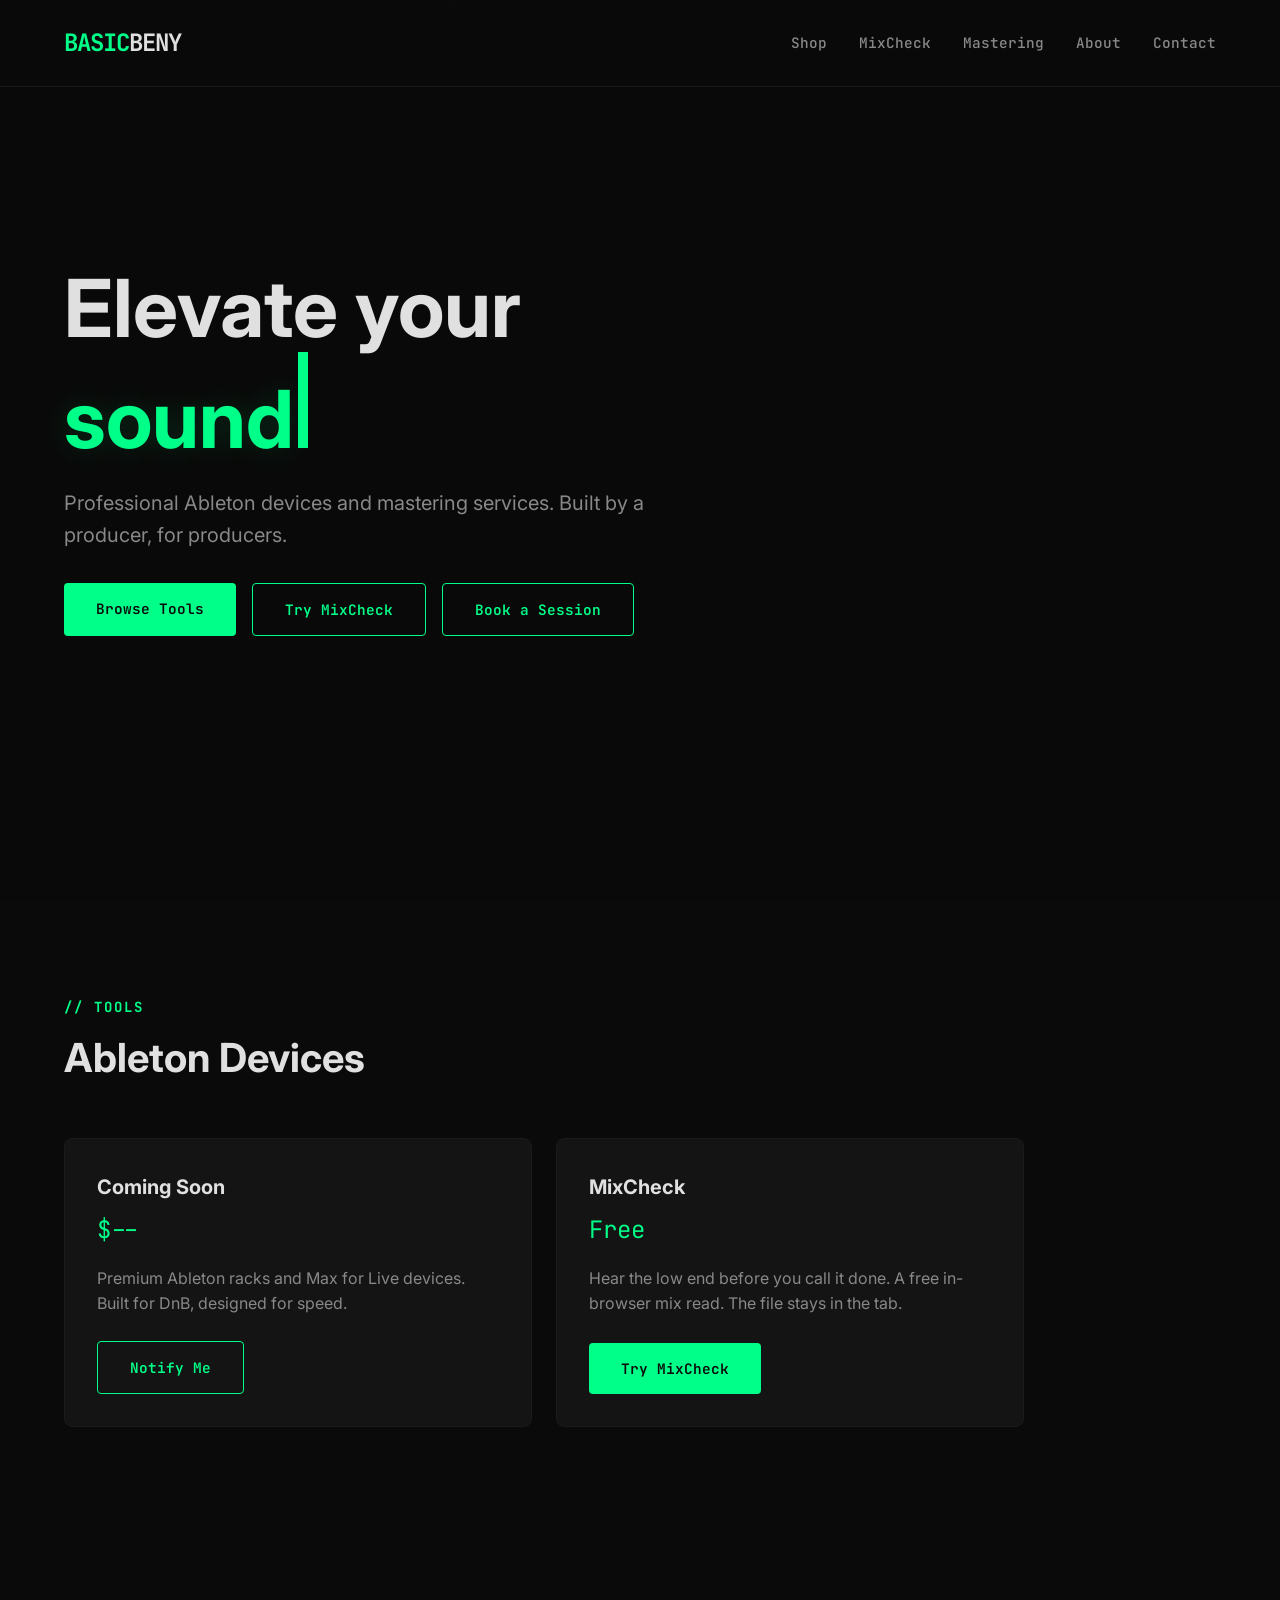
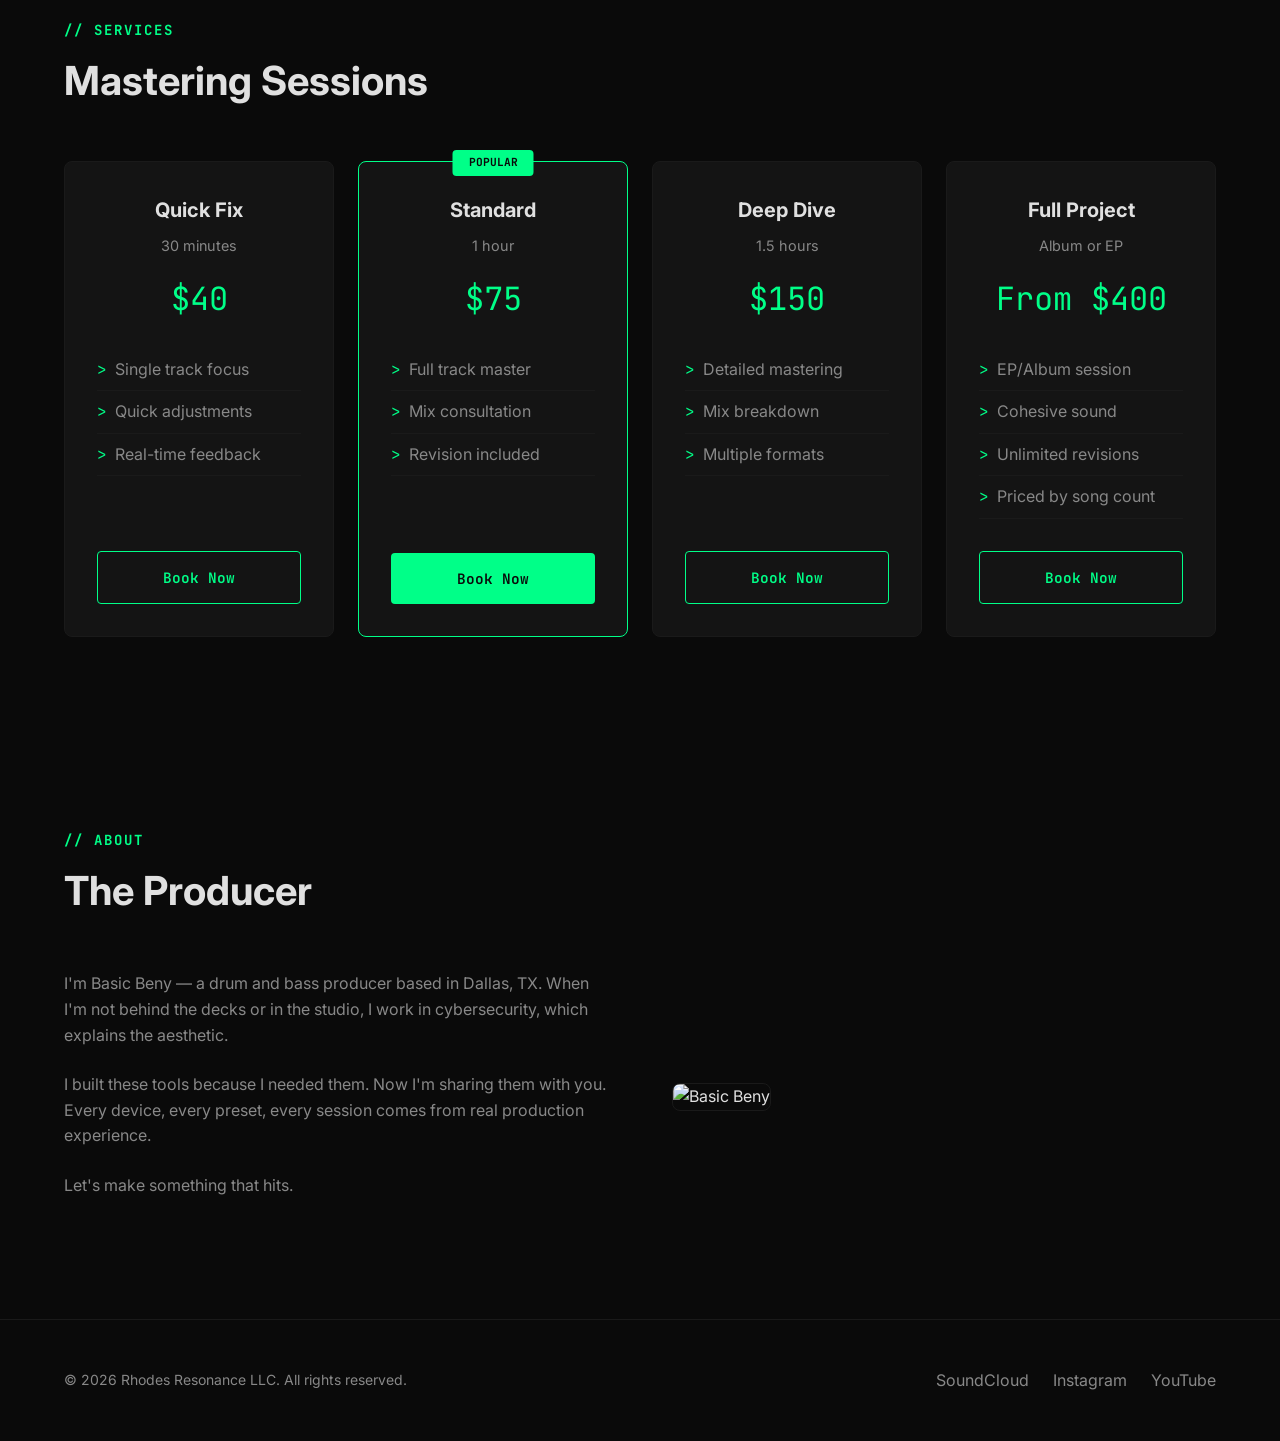
==== commit 552bc8e6: "Show MixCheck on the homepage and update session prices Add a hero path and a free Tools card for Mi" ====
--- a/index.html
+++ b/index.html
@@ -36,6 +36,7 @@
       <p>Professional Ableton devices and mastering services. Built by a producer, for producers.</p>
       <div class="hero-cta">
         <a href="#shop" class="btn btn-primary">Browse Tools</a>
+        <a href="mixcheck/" class="btn btn-secondary">Try MixCheck</a>
         <a href="#mastering" class="btn btn-secondary">Book a Session</a>
       </div>
     </div>
@@ -54,6 +55,12 @@
         <p class="price">$--</p>
         <p>Premium Ableton racks and Max for Live devices. Built for DnB, designed for speed.</p>
         <a href="#" class="btn btn-secondary">Notify Me</a>
+      </div>
+      <div class="card">
+        <h4>MixCheck</h4>
+        <p class="price">Free</p>
+        <p>Hear the low end before you call it done. A free in-browser mix read. The file stays in the tab.</p>
+        <a href="mixcheck/" class="btn btn-primary">Try MixCheck</a>
       </div>
       <!-- Add more product cards as you create them -->
     </div>
@@ -93,7 +100,7 @@
       <div class="tier">
         <h4>Deep Dive</h4>
         <p class="duration">1.5 hours</p>
-        <p class="price">$100</p>
+        <p class="price">$150</p>
         <ul>
           <li>Detailed mastering</li>
           <li>Mix breakdown</li>
@@ -104,12 +111,13 @@
       
       <div class="tier">
         <h4>Full Project</h4>
-        <p class="duration">3 hours</p>
-        <p class="price">$300</p>
+        <p class="duration">Album or EP</p>
+        <p class="price">From $400</p>
         <ul>
           <li>EP/Album session</li>
           <li>Cohesive sound</li>
           <li>Unlimited revisions</li>
+          <li>Priced by song count</li>
         </ul>
         <a href="https://cal.com/rhodes-resonance/full-project" class="btn btn-secondary">Book Now</a>
       </div>
--- a/css/style.css
+++ b/css/style.css
@@ -188,8 +188,9 @@
 /* Cards Grid */
 .cards-grid {
   display: grid;
-  grid-template-columns: repeat(auto-fit, minmax(300px, 1fr));
+  grid-template-columns: repeat(auto-fit, minmax(min(100%, 300px), 1fr));
   gap: 1.5rem;
+  max-width: 960px;
 }
 
 .card {
@@ -198,6 +199,8 @@
   border-radius: 8px;
   padding: 2rem;
   transition: all 0.3s ease;
+  display: flex;
+  flex-direction: column;
 }
 
 .card:hover {
@@ -221,6 +224,11 @@
 .card p {
   color: var(--text-secondary);
   margin-bottom: 1.5rem;
+}
+
+.card .btn {
+  margin-top: auto;
+  align-self: flex-start;
 }
 
 /* Services */
@@ -237,6 +245,8 @@
   padding: 2rem;
   text-align: center;
   transition: all 0.3s ease;
+  display: flex;
+  flex-direction: column;
 }
 
 .tier:hover {
@@ -298,6 +308,10 @@
   color: var(--accent);
   font-family: var(--font-mono);
   margin-right: 0.5rem;
+}
+
+.tier .btn {
+  margin-top: auto;
 }
 
 /* About */
@@ -490,9 +504,66 @@
   margin-bottom: 0.35rem;
 }
 
+.compare-heading {
+  margin: 1.5rem 0 0.4rem;
+  font-family: var(--font-mono);
+  font-size: 0.95rem;
+  font-weight: 600;
+}
+
+.compare {
+  display: grid;
+  grid-template-columns: 1fr 1fr;
+  gap: 0.75rem;
+  margin: 0.75rem 0 0.5rem;
+}
+
+.compare-option {
+  text-align: left;
+  background: var(--bg-card);
+  color: var(--text-primary);
+  border: 1px solid var(--border);
+  border-radius: 8px;
+  padding: 1rem;
+  cursor: pointer;
+  font-family: var(--font-main);
+}
+
+.compare-option strong {
+  display: block;
+  font-family: var(--font-mono);
+  font-size: 0.95rem;
+  margin-bottom: 0.35rem;
+}
+
+.compare-option span {
+  display: block;
+  color: var(--text-secondary);
+  font-size: 0.85rem;
+  line-height: 1.45;
+}
+
+.compare-option[aria-checked="true"] {
+  border-color: var(--accent);
+  background: var(--accent-glow);
+}
+
+.compare-option:hover {
+  border-color: var(--accent-dim);
+}
+
+.dropzone-ref {
+  margin-top: 0.75rem;
+  padding: 1.25rem 1rem;
+}
+
+.dropzone-ref[hidden] {
+  display: none;
+}
+
 .lanes {
   display: grid;
-  grid-template-columns: repeat(3, 1fr);
+  grid-template-columns: repeat(auto-fit, minmax(200px, 1fr));
   gap: 0.75rem;
   margin: 1.25rem 0 0.5rem;
 }
@@ -511,9 +582,11 @@
 
 .lane strong {
   display: block;
-  font-family: var(--font-mono);
+  font-family: var(--font-main);
+  font-weight: 600;
   font-size: 0.95rem;
   margin-bottom: 0.35rem;
+  font-variant-ligatures: none;
 }
 
 .lane span {
@@ -733,7 +806,8 @@
     padding-top: 8.5rem;
   }
 
-  .lanes {
+  .lanes,
+  .compare {
     grid-template-columns: 1fr;
   }
 
